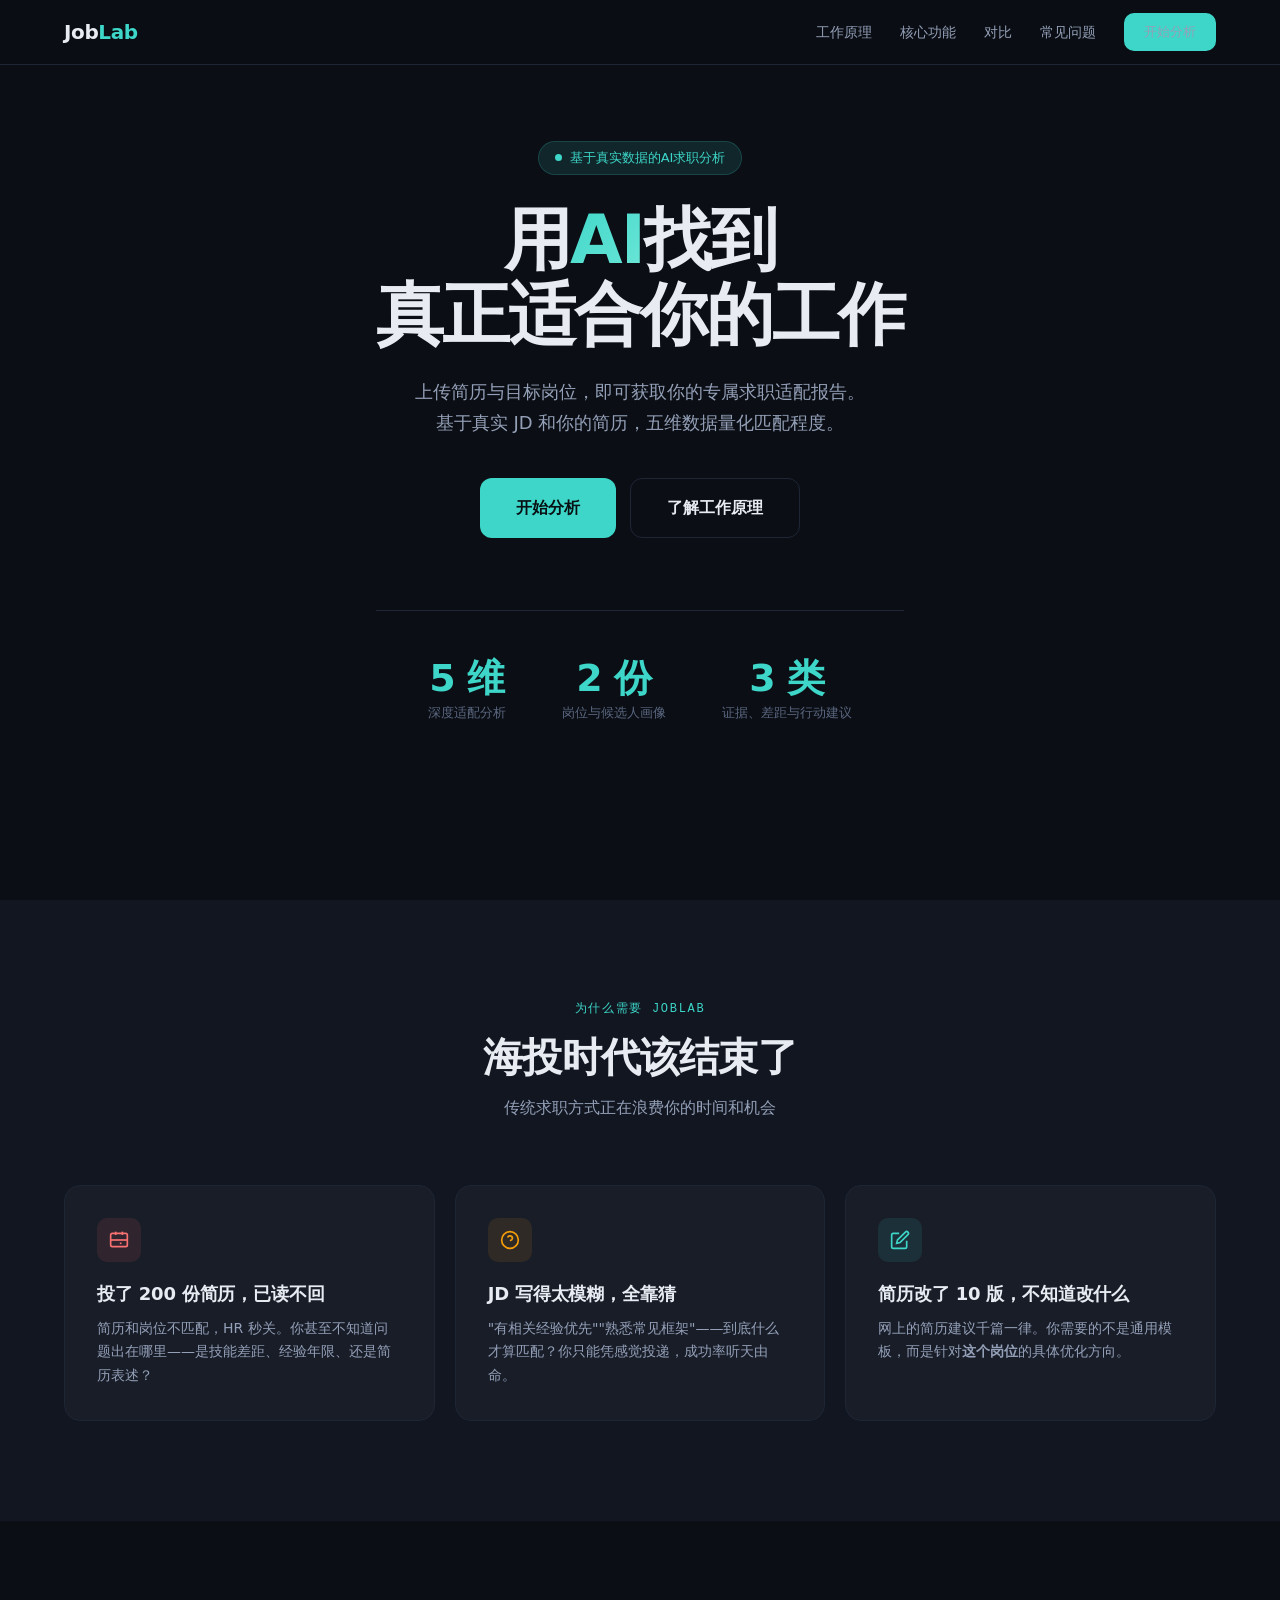
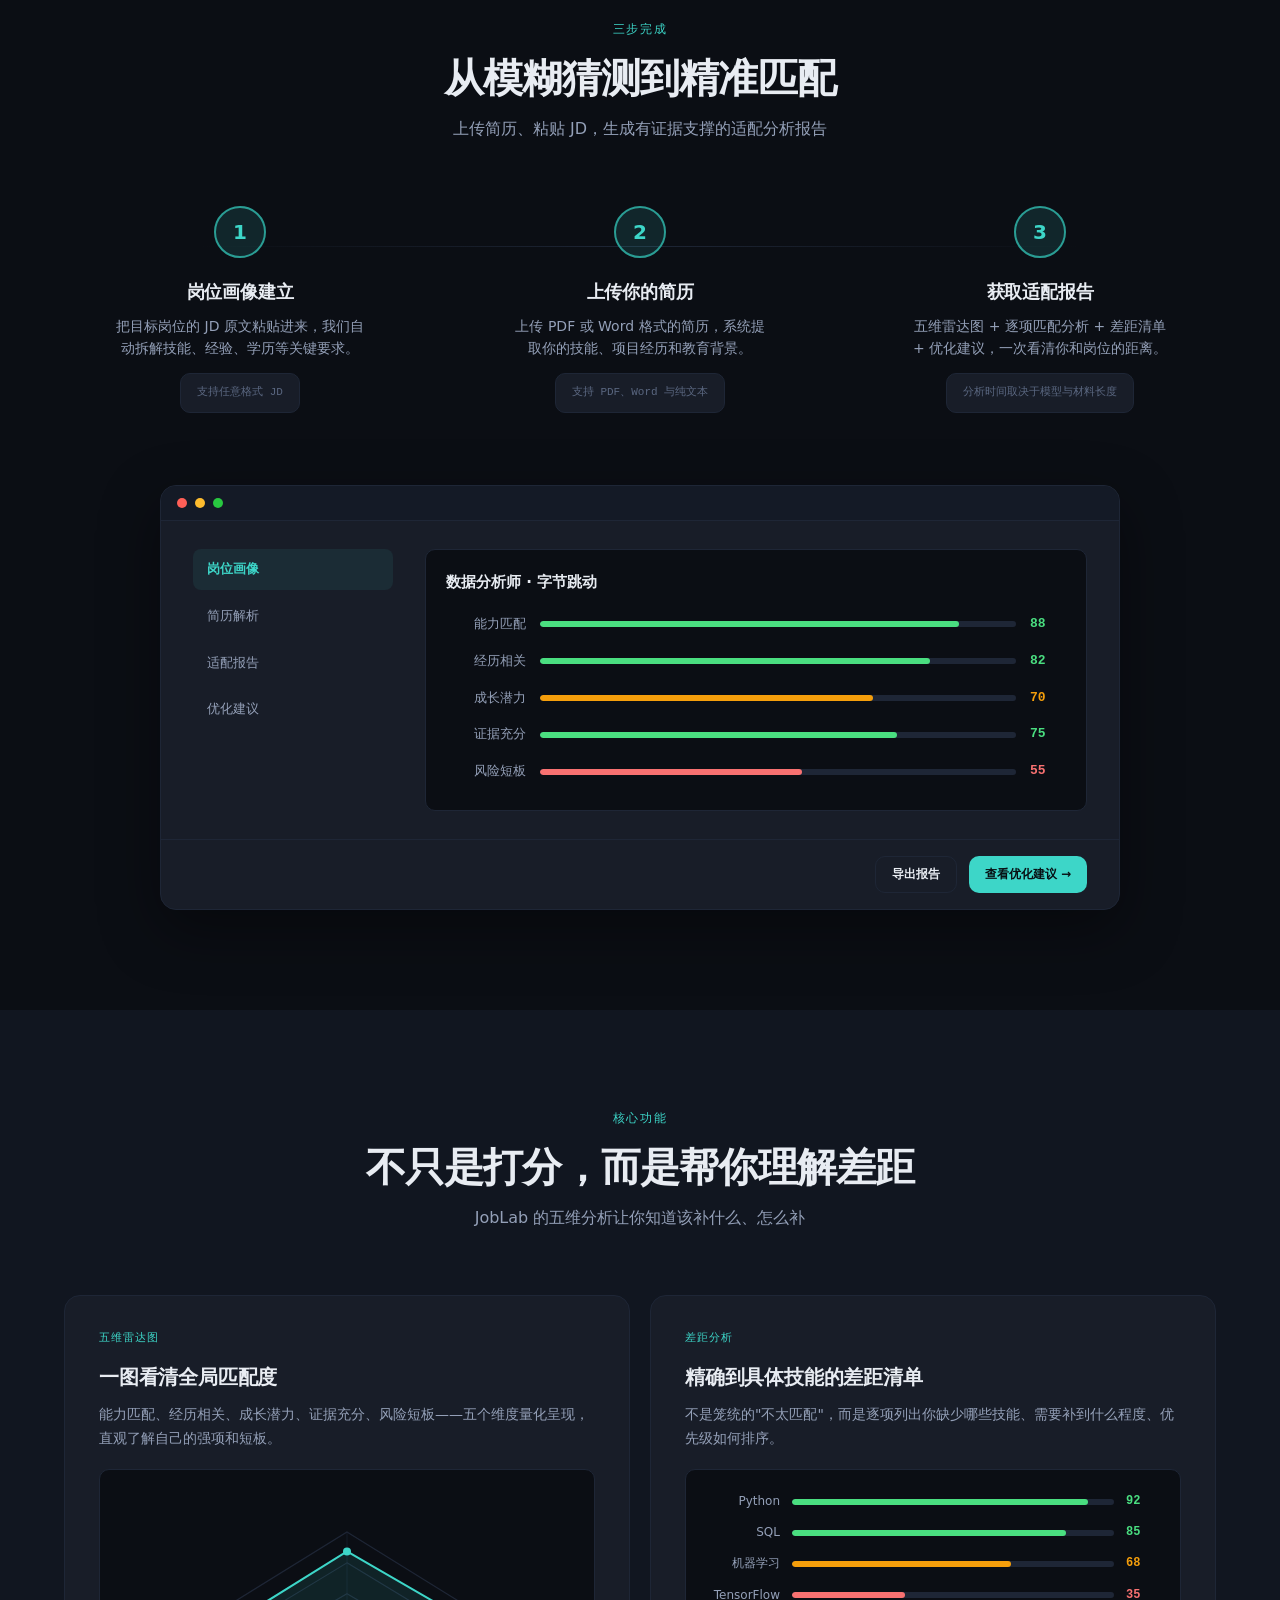
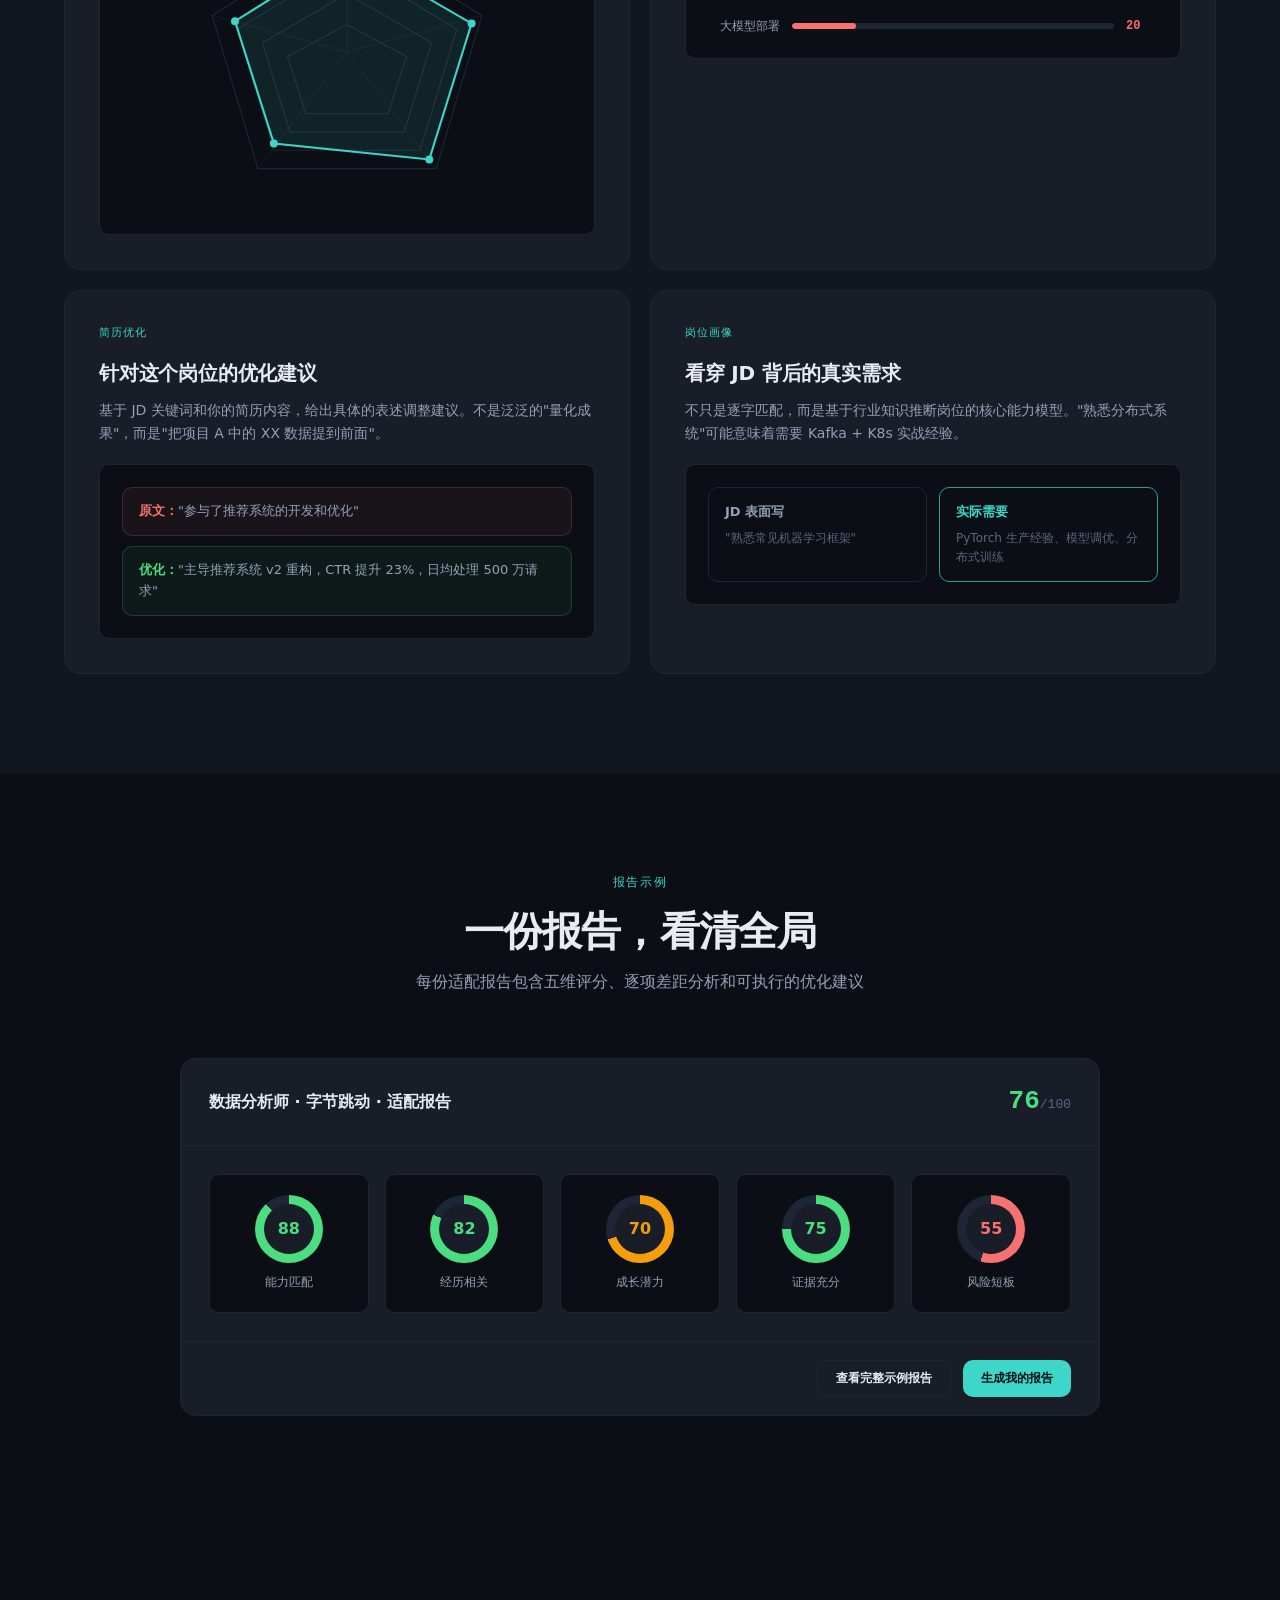
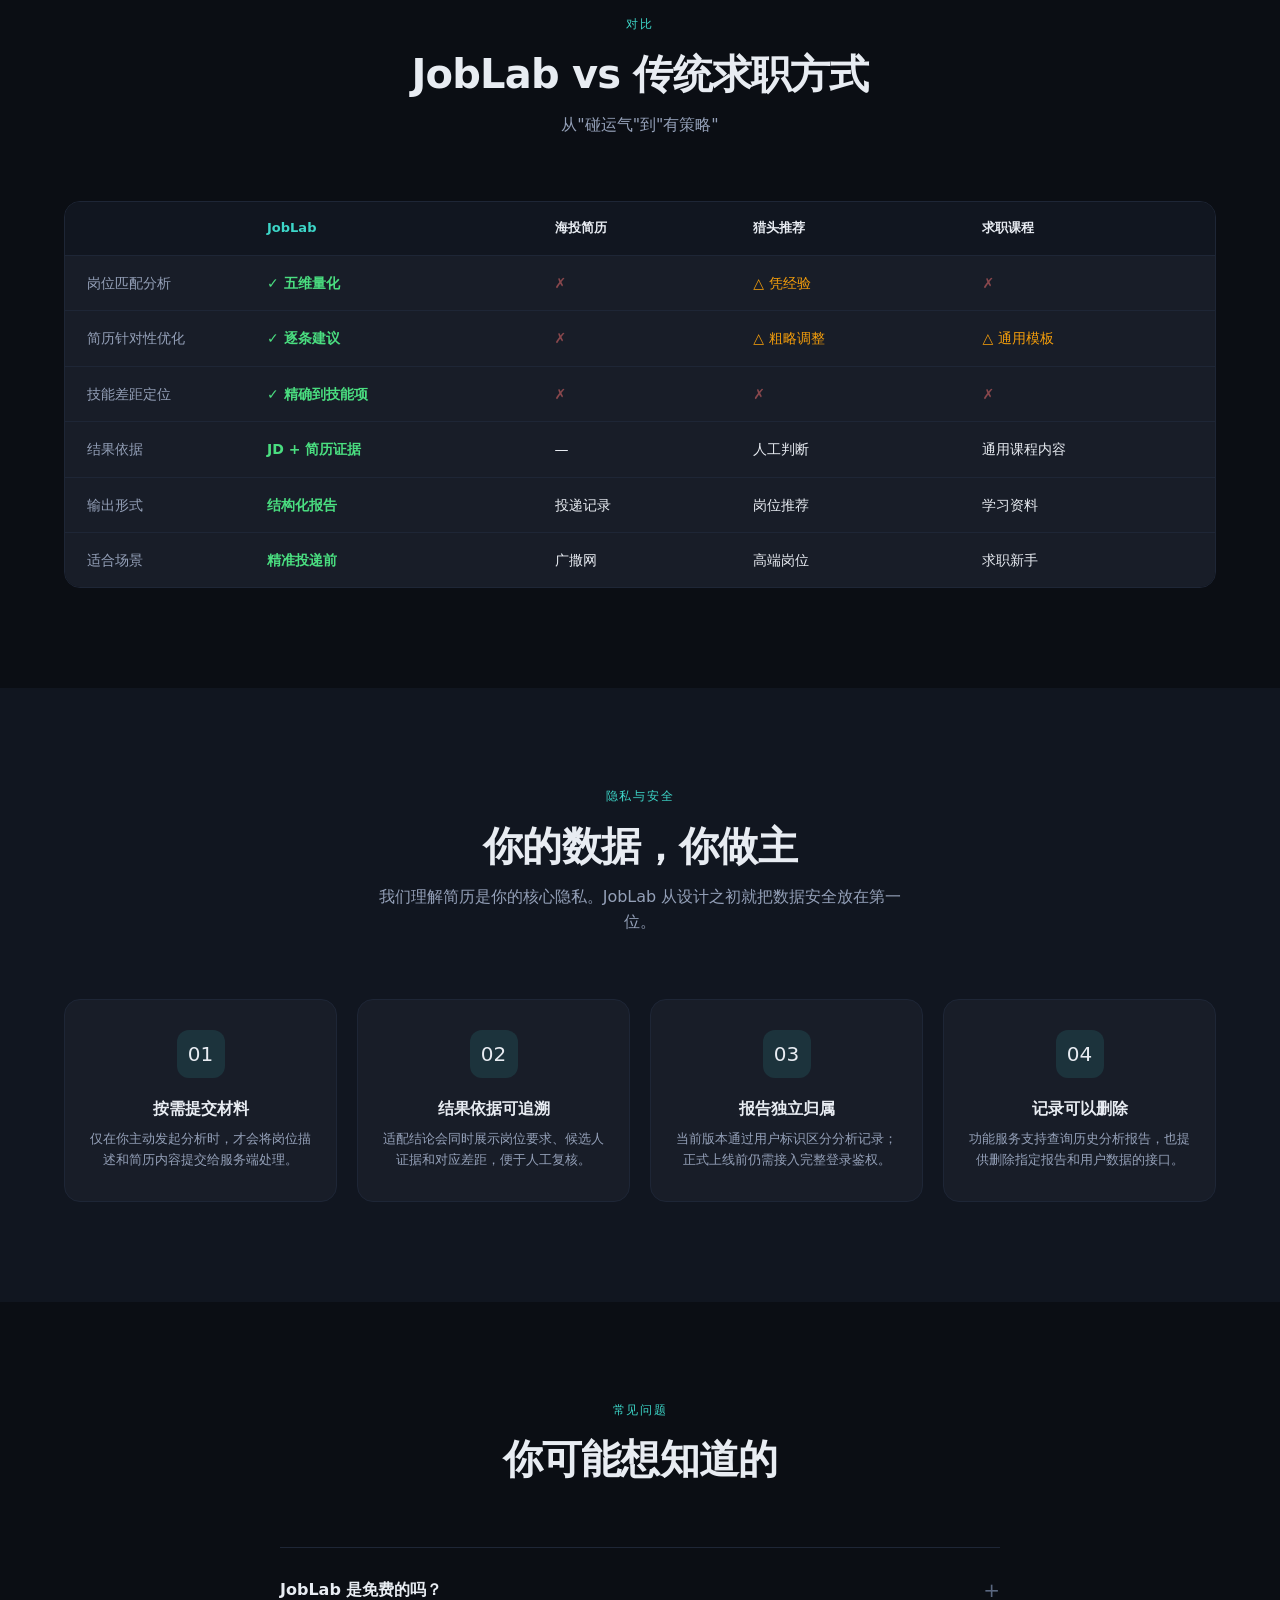
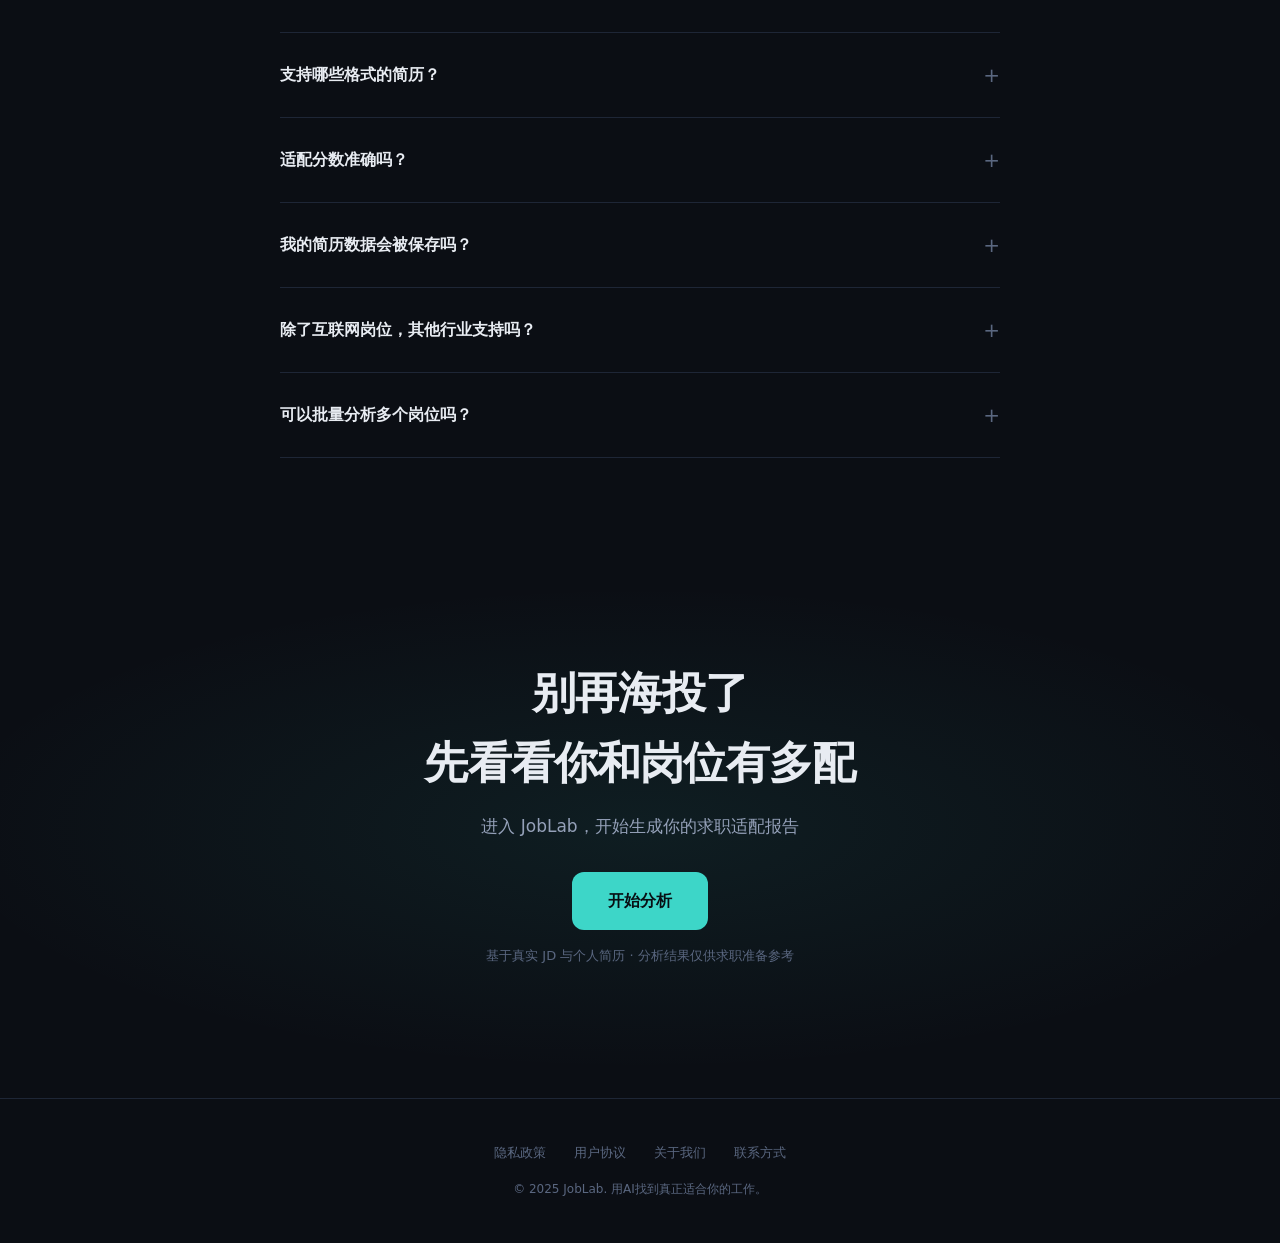
==== joblab-landing-page-v2.html @ e1b5da50 "feat: ship JobLab product MVP workbench v0.41" ====
<!doctype html>
<html lang="zh-CN">
<head>
<meta charset="utf-8" />
<meta name="viewport" content="width=device-width, initial-scale=1" />
<title>JobLab — 用AI找到真正适合你的工作</title>
<style>
  :root {
    --bg: #0b0e14;
    --bg-elevated: #111620;
    --surface: #181d28;
    --surface-hover: #1e2432;
    --fg: #e8ecf2;
    --fg-secondary: #94a0b8;
    --muted: #5a6780;
    --border: #1e2636;
    --accent: #3dd6c8;
    --accent-dim: #2a9d94;
    --accent-glow: rgba(61, 214, 200, 0.12);
    --success: #4ade80;
    --warning: #f59e0b;
    --danger: #f87171;
    --radius: 10px;
    --radius-lg: 16px;
    --font-display: 'SF Pro Display', -apple-system, BlinkMacSystemFont, 'Segoe UI', system-ui, sans-serif;
    --font-body: 'SF Pro Text', -apple-system, BlinkMacSystemFont, 'Segoe UI', system-ui, sans-serif;
    --font-mono: 'JetBrains Mono', 'SF Mono', ui-monospace, Menlo, monospace;
  }
  *, *::before, *::after { box-sizing: border-box; margin: 0; padding: 0; }
  html { scroll-behavior: smooth; -webkit-font-smoothing: antialiased; }
  body {
    font-family: var(--font-body);
    background: var(--bg);
    color: var(--fg);
    line-height: 1.6;
    overflow-x: hidden;
  }

  /* ── Scroll-reveal ── */
  .reveal {
    opacity: 0;
    transform: translateY(32px);
    transition: opacity 0.7s cubic-bezier(0.16, 1, 0.3, 1), transform 0.7s cubic-bezier(0.16, 1, 0.3, 1);
  }
  .reveal.visible { opacity: 1; transform: translateY(0); }
  .reveal--left { transform: translateX(-24px); }
  .reveal--left.visible { transform: translateX(0); }
  .reveal--right { transform: translateX(24px); }
  .reveal--right.visible { transform: translateX(0); }
  .reveal--scale { transform: scale(0.94); }
  .reveal--scale.visible { transform: scale(1); }

  @media (prefers-reduced-motion: reduce) {
    .reveal { opacity: 1; transform: none; transition: none; }
    * { animation-duration: 0.01ms !important; transition-duration: 0.01ms !important; }
  }

  /* ── Layout ── */
  .container { max-width: 1200px; margin: 0 auto; padding: 0 24px; }
  section { padding: 100px 0; position: relative; }

  /* ── Nav ── */
  .nav {
    position: fixed; top: 0; left: 0; right: 0; z-index: 100;
    background: rgba(11, 14, 20, 0.88);
    backdrop-filter: blur(16px); -webkit-backdrop-filter: blur(16px);
    border-bottom: 1px solid var(--border);
    transition: background 0.3s;
  }
  .nav__inner {
    max-width: 1200px; margin: 0 auto; padding: 0 24px;
    display: flex; align-items: center; justify-content: space-between; height: 64px;
  }
  .nav__logo {
    font-family: var(--font-display); font-weight: 700; font-size: 20px;
    color: var(--fg); letter-spacing: -0.02em; text-decoration: none;
  }
  .nav__logo span { color: var(--accent); }
  .nav__links { display: flex; gap: 28px; align-items: center; }
  .nav__links a {
    color: var(--fg-secondary); font-size: 14px; font-weight: 500; text-decoration: none;
    transition: color 0.2s;
  }
  .nav__links a:hover { color: var(--fg); }
  .nav__hamburger {
    display: none; width: 36px; height: 36px; background: none; border: none;
    cursor: pointer; flex-direction: column; gap: 6px; justify-content: center; align-items: center;
  }
  .nav__hamburger span {
    display: block; width: 20px; height: 2px; background: var(--fg); border-radius: 1px;
    transition: transform 0.2s, opacity 0.2s;
  }

  .btn {
    display: inline-flex; align-items: center; justify-content: center; gap: 8px;
    padding: 12px 26px; border-radius: 10px; font-size: 14px; font-weight: 600;
    cursor: pointer; border: none; transition: all 0.2s; font-family: var(--font-body);
    text-decoration: none; white-space: nowrap;
  }
  .btn--primary {
    background: var(--accent); color: #081014;
  }
  .btn--primary:hover { filter: brightness(1.12); transform: translateY(-1px); }
  .btn--ghost {
    background: transparent; color: var(--fg);
    border: 1px solid var(--border);
  }
  .btn--ghost:hover { border-color: var(--fg-secondary); }
  .btn--lg { padding: 16px 36px; font-size: 16px; border-radius: 12px; }

  /* ── Hero ── */
  .hero {
    min-height: 100vh; display: flex; align-items: center;
    padding-top: 64px; position: relative; overflow: hidden;
  }
  .hero__canvas-wrap {
    position: absolute; inset: 0; z-index: 0;
    pointer-events: none;
  }
  .hero__canvas-wrap canvas { width: 100%; height: 100%; display: block; }
  .hero__overlay {
    position: absolute; inset: 0; z-index: 1;
    background: radial-gradient(ellipse 50% 40% at 50% 35%, transparent 0%, var(--bg) 70%);
  }
  .hero__content { position: relative; z-index: 2; text-align: center; max-width: 780px; margin: 0 auto; }
  .hero__badge {
    display: inline-flex; align-items: center; gap: 8px;
    padding: 6px 16px; border-radius: 999px;
    background: var(--accent-glow); border: 1px solid rgba(61, 214, 200, 0.18);
    font-size: 13px; font-weight: 500; color: var(--accent); margin-bottom: 28px;
  }
  .hero__badge::before { content: ''; width: 7px; height: 7px; border-radius: 50%; background: var(--accent); animation: pulse-dot 2s infinite; }
  @keyframes pulse-dot {
    0%, 100% { box-shadow: 0 0 0 0 rgba(61, 214, 200, 0.5); }
    50% { box-shadow: 0 0 0 10px rgba(61, 214, 200, 0); }
  }
  .hero h1 {
    font-family: var(--font-display); font-size: clamp(38px, 5.8vw, 68px);
    font-weight: 700; line-height: 1.1; letter-spacing: -0.03em; margin-bottom: 24px;
  }
  .hero h1 .highlight {
    background: linear-gradient(135deg, var(--accent) 0%, #6ee7d8 100%);
    -webkit-background-clip: text; -webkit-text-fill-color: transparent;
    background-clip: text;
  }
  .hero__sub {
    font-size: clamp(16px, 2vw, 18px); color: var(--fg-secondary);
    max-width: 540px; margin: 0 auto 40px; line-height: 1.7;
  }
  .hero__actions { display: flex; gap: 14px; justify-content: center; flex-wrap: wrap; }
  .hero__stats {
    display: flex; gap: 56px; justify-content: center; margin-top: 72px;
    padding-top: 48px; border-top: 1px solid var(--border);
  }
  .hero__stat { text-align: center; }
  .hero__stat-value {
    font-family: var(--font-display); font-size: 38px; font-weight: 700;
    color: var(--accent); letter-spacing: -0.02em; line-height: 1;
  }
  .hero__stat-label { font-size: 13px; color: var(--muted); margin-top: 6px; }

  /* ── Pain Points ── */
  .painpoints { background: var(--bg-elevated); }
  .section-label {
    font-family: var(--font-mono); font-size: 12px; font-weight: 500;
    color: var(--accent); letter-spacing: 0.14em; text-transform: uppercase;
    margin-bottom: 14px;
  }
  .section-title {
    font-family: var(--font-display); font-size: clamp(28px, 3.5vw, 40px);
    font-weight: 700; letter-spacing: -0.02em; line-height: 1.2; margin-bottom: 14px;
  }
  .section-desc { font-size: 16px; color: var(--fg-secondary); max-width: 540px; }
  .section-header--center { text-align: center; margin-bottom: 64px; }
  .section-header--center .section-desc { margin: 0 auto; }
  .pain-grid {
    display: grid; grid-template-columns: repeat(auto-fit, minmax(290px, 1fr)); gap: 20px;
  }
  .pain-card {
    background: var(--surface); border: 1px solid var(--border);
    border-radius: var(--radius-lg); padding: 32px;
    transition: border-color 0.25s, transform 0.25s, box-shadow 0.25s;
  }
  .pain-card:hover {
    border-color: var(--accent-dim);
    transform: translateY(-2px);
    box-shadow: 0 8px 32px rgba(0,0,0,0.25);
  }
  .pain-card__icon {
    width: 44px; height: 44px; border-radius: 10px; display: grid; place-items: center;
    font-size: 18px; margin-bottom: 18px;
  }
  .pain-card__icon--red { background: rgba(248, 113, 113, 0.1); color: var(--danger); }
  .pain-card__icon--yellow { background: rgba(245, 158, 11, 0.1); color: var(--warning); }
  .pain-card__icon--blue { background: rgba(61, 214, 200, 0.1); color: var(--accent); }
  .pain-card h3 {
    font-family: var(--font-display); font-size: 18px; font-weight: 600;
    margin-bottom: 8px; letter-spacing: -0.01em;
  }
  .pain-card p { font-size: 14px; color: var(--fg-secondary); line-height: 1.7; }

  /* ── How it works ── */
  .how__steps {
    display: grid; grid-template-columns: repeat(3, 1fr); gap: 48px;
    position: relative;
  }
  .how__steps::before {
    content: ''; position: absolute; top: 40px; left: 12%; right: 12%;
    height: 1px; background: linear-gradient(90deg, transparent, var(--border), transparent);
  }
  .how-step { text-align: center; position: relative; }
  .how-step__number {
    width: 52px; height: 52px; border-radius: 50%;
    background: var(--accent-glow); border: 2px solid var(--accent-dim);
    display: grid; place-items: center;
    font-family: var(--font-display); font-size: 20px; font-weight: 700;
    color: var(--accent); margin: 0 auto 20px; position: relative; z-index: 1;
  }
  .how-step h3 {
    font-family: var(--font-display); font-size: 18px; font-weight: 600;
    margin-bottom: 8px; letter-spacing: -0.01em;
  }
  .how-step p { font-size: 14px; color: var(--fg-secondary); max-width: 260px; margin: 0 auto; }
  .how-step__sub {
    margin-top: 14px; padding: 10px 16px; border-radius: var(--radius);
    background: var(--surface); border: 1px solid var(--border);
    font-family: var(--font-mono); font-size: 11px; color: var(--muted); display: inline-block;
  }

  /* ── Product UI mock ── */
  .product-preview {
    margin-top: 72px; max-width: 960px; margin-left: auto; margin-right: auto;
  }
  .product-frame {
    background: var(--surface); border: 1px solid var(--border);
    border-radius: var(--radius-lg); overflow: hidden;
    box-shadow: 0 20px 60px rgba(0,0,0,0.4);
  }
  .product-frame__toolbar {
    padding: 12px 16px; background: #141a26; border-bottom: 1px solid var(--border);
    display: flex; gap: 8px;
  }
  .product-frame__dot { width: 10px; height: 10px; border-radius: 50%; }
  .product-frame__dot--red { background: #ff5f57; }
  .product-frame__dot--yellow { background: #febc2e; }
  .product-frame__dot--green { background: #28c840; }
  .product-frame__body { padding: 28px 32px; display: flex; gap: 32px; }
  .product-frame__sidebar {
    width: 200px; flex-shrink: 0; display: flex; flex-direction: column; gap: 6px;
  }
  .product-frame__sidebar-item {
    padding: 10px 14px; border-radius: 8px; font-size: 13px; color: var(--fg-secondary);
    cursor: default; transition: all 0.2s;
  }
  .product-frame__sidebar-item.active { background: rgba(61, 214, 200, 0.08); color: var(--accent); font-weight: 600; }
  .product-frame__main { flex: 1; display: flex; flex-direction: column; gap: 20px; }
  .product-frame__card {
    background: var(--bg); border: 1px solid var(--border); border-radius: var(--radius);
    padding: 20px;
  }
  .product-frame__card-title { font-size: 15px; font-weight: 600; margin-bottom: 12px; }
  .product-frame__meter {
    display: flex; align-items: center; gap: 14px; padding: 8px 0;
  }
  .product-frame__meter-label { font-size: 13px; color: var(--fg-secondary); width: 80px; text-align: right; flex-shrink: 0; }
  .product-frame__meter-track { flex: 1; height: 6px; background: var(--border); border-radius: 3px; overflow: hidden; }
  .product-frame__meter-fill { height: 100%; border-radius: 3px; }
  .product-frame__meter-val { font-family: var(--font-mono); font-size: 13px; font-weight: 600; width: 36px; }
  .product-frame__footer {
    padding: 16px 32px; border-top: 1px solid var(--border);
    display: flex; justify-content: flex-end; gap: 12px;
  }

  /* ── Features ── */
  .features { background: var(--bg-elevated); }
  .feature-grid { display: flex; flex-direction: column; gap: 20px; }
  .feature-row { display: grid; grid-template-columns: 1fr 1fr; gap: 20px; }
  .feature-card {
    background: var(--surface); border: 1px solid var(--border);
    border-radius: var(--radius-lg); padding: 34px;
    transition: border-color 0.25s, transform 0.25s;
  }
  .feature-card:hover { border-color: var(--accent-dim); }
  .feature-card__tag {
    font-family: var(--font-mono); font-size: 11px; font-weight: 500;
    color: var(--accent); letter-spacing: 0.1em; text-transform: uppercase; margin-bottom: 14px;
  }
  .feature-card h3 {
    font-family: var(--font-display); font-size: 20px; font-weight: 600;
    margin-bottom: 10px; letter-spacing: -0.01em;
  }
  .feature-card > p { font-size: 14px; color: var(--fg-secondary); line-height: 1.7; margin-bottom: 18px; }
  .feature-card__visual {
    background: var(--bg); border: 1px solid var(--border);
    border-radius: var(--radius); padding: 22px;
  }
  .score-bars { display: flex; flex-direction: column; gap: 12px; }
  .score-bar { display: flex; align-items: center; gap: 12px; }
  .score-bar__label { font-size: 12px; color: var(--fg-secondary); min-width: 72px; text-align: right; }
  .score-bar__track { flex: 1; height: 6px; background: var(--border); border-radius: 3px; overflow: hidden; }
  .score-bar__fill { height: 100%; border-radius: 3px; }
  .score-bar__value { font-family: var(--font-mono); font-size: 12px; font-weight: 600; min-width: 32px; }
  .compare-mini { display: grid; grid-template-columns: 1fr 1fr; gap: 12px; }
  .compare-mini__item {
    padding: 14px 16px; border-radius: var(--radius); border: 1px solid var(--border);
    background: var(--bg);
  }
  .compare-mini__item h4 { font-size: 13px; font-weight: 600; margin-bottom: 6px; }
  .compare-mini__item p { font-size: 12px; color: var(--muted); }

  /* ── Report Preview ── */
  .report-mockup {
    background: var(--surface); border: 1px solid var(--border);
    border-radius: var(--radius-lg); overflow: hidden; max-width: 920px; margin: 0 auto;
  }
  .report-mockup__header {
    padding: 22px 28px; border-bottom: 1px solid var(--border);
    display: flex; justify-content: space-between; align-items: center;
  }
  .report-mockup__title { font-family: var(--font-display); font-size: 16px; font-weight: 600; }
  .report-mockup__score {
    font-family: var(--font-mono); font-size: 26px; font-weight: 700; color: var(--success);
  }
  .report-mockup__body { padding: 28px; }
  .report-dimensions { display: grid; grid-template-columns: repeat(5, 1fr); gap: 16px; }
  .report-dim {
    text-align: center; padding: 20px 10px; background: var(--bg);
    border-radius: var(--radius); border: 1px solid var(--border);
  }
  .report-dim__ring {
    width: 68px; height: 68px; margin: 0 auto 10px;
    border-radius: 50%; display: grid; place-items: center;
    font-family: var(--font-display); font-size: 18px; font-weight: 700;
  }
  .report-dim__label { font-size: 12px; color: var(--fg-secondary); font-weight: 500; }
  .report-mockup__footer {
    padding: 18px 28px; border-top: 1px solid var(--border);
    display: flex; gap: 12px; justify-content: flex-end;
  }

  /* ── Comparison ── */
  .comp-table-wrap { overflow-x: auto; border-radius: var(--radius-lg); border: 1px solid var(--border); }
  .comp-table { width: 100%; border-collapse: collapse; background: var(--surface); }
  .comp-table th, .comp-table td { padding: 16px 22px; text-align: left; font-size: 14px; border-bottom: 1px solid var(--border); }
  .comp-table thead th { background: var(--bg-elevated); font-weight: 600; font-family: var(--font-display); font-size: 13px; }
  .comp-table thead th:first-child { width: 180px; }
  .comp-table thead th.hl { color: var(--accent); }
  .comp-table tbody td:first-child { font-weight: 500; color: var(--fg-secondary); }
  .comp-table tbody tr:last-child td { border-bottom: none; }
  .comp-table .check { color: var(--success); font-weight: 600; }
  .comp-table .cross { color: var(--danger); opacity: 0.5; }
  .comp-table .partial { color: var(--warning); }

  /* ── Trust ── */
  .trust { background: var(--bg-elevated); }
  .trust-grid { display: grid; grid-template-columns: repeat(auto-fit, minmax(230px, 1fr)); gap: 20px; margin-top: 52px; }
  .trust-card {
    text-align: center; padding: 30px 22px;
    background: var(--surface); border: 1px solid var(--border); border-radius: var(--radius-lg);
  }
  .trust-card__icon {
    width: 48px; height: 48px; margin: 0 auto 18px; border-radius: 12px;
    display: grid; place-items: center; font-size: 20px; background: var(--accent-glow);
  }
  .trust-card h3 { font-family: var(--font-display); font-size: 16px; font-weight: 600; margin-bottom: 8px; }
  .trust-card p { font-size: 13px; color: var(--fg-secondary); line-height: 1.6; }

  /* ── FAQ ── */
  .faq-list { max-width: 720px; margin: 0 auto; }
  .faq-item { border-bottom: 1px solid var(--border); padding: 26px 0; }
  .faq-item:first-child { border-top: 1px solid var(--border); }
  .faq-item summary {
    font-family: var(--font-display); font-size: 16px; font-weight: 600;
    cursor: pointer; list-style: none; display: flex;
    justify-content: space-between; align-items: center; transition: color 0.2s;
  }
  .faq-item summary::-webkit-details-marker { display: none; }
  .faq-item summary::after { content: '+'; font-size: 20px; font-weight: 300; color: var(--muted); transition: transform 0.25s; }
  .faq-item[open] summary::after { content: '−'; }
  .faq-item summary:hover { color: var(--accent); }
  .faq-item p { margin-top: 14px; font-size: 14px; color: var(--fg-secondary); line-height: 1.7; max-width: 600px; }

  /* ── CTA ── */
  .cta { text-align: center; position: relative; overflow: hidden; }
  .cta::before {
    content: ''; position: absolute; inset: 0;
    background: radial-gradient(ellipse 55% 45% at 50% 50%, rgba(61, 214, 200, 0.08), transparent);
  }
  .cta__content { position: relative; z-index: 1; }
  .cta h2 { font-family: var(--font-display); font-size: clamp(28px, 4vw, 44px); font-weight: 700; letter-spacing: -0.02em; margin-bottom: 14px; }
  .cta p { font-size: 17px; color: var(--fg-secondary); margin-bottom: 32px; }
  .cta__invite {
    display: flex; gap: 12px; max-width: 420px; margin: 0 auto;
  }
  .cta__invite input {
    flex: 1; padding: 14px 18px; border-radius: 10px;
    background: var(--surface); border: 1px solid var(--border);
    color: var(--fg); font-size: 15px; font-family: var(--font-body);
    outline: none; transition: border-color 0.2s;
  }
  .cta__invite input:focus { border-color: var(--accent); }
  .cta__invite input::placeholder { color: var(--muted); font-family: var(--font-mono); font-size: 13px; letter-spacing: 0.05em; }

  /* ── Footer ── */
  .footer { padding: 44px 0; border-top: 1px solid var(--border); text-align: center; }
  .footer__links { display: flex; gap: 28px; justify-content: center; margin-bottom: 16px; flex-wrap: wrap; }
  .footer__links a { color: var(--muted); font-size: 13px; text-decoration: none; transition: color 0.2s; }
  .footer__links a:hover { color: var(--fg); }
  .footer__copy { font-size: 12px; color: var(--muted); }

  /* ── Responsive ── */
  @media (max-width: 768px) {
    section { padding: 64px 0; }
    .nav__links { display: none; }
    .nav__hamburger { display: flex; }
    .hero__stats { flex-direction: column; gap: 28px; }
    .how__steps { grid-template-columns: 1fr; gap: 36px; }
    .how__steps::before { display: none; }
    .feature-row { grid-template-columns: 1fr; }
    .product-frame__body { flex-direction: column; padding: 20px; }
    .product-frame__sidebar { width: 100%; flex-direction: row; overflow-x: auto; gap: 4px; }
    .product-frame__sidebar-item { white-space: nowrap; }
    .report-dimensions { grid-template-columns: repeat(2, 1fr); }
    .report-dim:nth-child(5) { grid-column: 1 / -1; justify-self: center; width: 50%; }
    .comp-table th, .comp-table td { padding: 12px 14px; font-size: 13px; }
    .cta__invite { flex-direction: column; }
    .compare-mini { grid-template-columns: 1fr; }
    .hero h1 { font-size: clamp(30px, 8vw, 44px); }
  }
  @media (max-width: 480px) {
    .pain-grid { grid-template-columns: 1fr; }
    .trust-grid { grid-template-columns: 1fr 1fr; }
  }
</style>
</head>
<body>

<!-- Nav -->
<nav class="nav">
  <div class="nav__inner">
    <a href="#" class="nav__logo">Job<span>Lab</span></a>
    <div class="nav__links">
      <a href="#how">工作原理</a>
      <a href="#features">核心功能</a>
      <a href="#comparison">对比</a>
      <a href="#faq">常见问题</a>
      <a href="/app" class="btn btn--primary" style="padding:9px 20px;font-size:13px;">开始分析</a>
    </div>
    <button class="nav__hamburger" aria-label="菜单" id="hamburger">
      <span></span><span></span><span></span>
    </button>
  </div>
</nav>

<!-- Hero -->
<section class="hero">
  <div class="hero__canvas-wrap"><canvas id="hero-canvas"></canvas></div>
  <div class="hero__overlay"></div>
  <div class="container hero__content reveal">
    <div class="hero__badge">基于真实数据的AI求职分析</div>
    <h1>用<span class="highlight">AI</span>找到<br>真正适合你的工作</h1>
    <p class="hero__sub">
      上传简历与目标岗位，即可获取你的专属求职适配报告。<br>
      基于真实 JD 和你的简历，五维数据量化匹配程度。
    </p>
    <div class="hero__actions">
      <a href="/app" class="btn btn--primary btn--lg">开始分析</a>
      <a href="#how" class="btn btn--ghost btn--lg">了解工作原理</a>
    </div>
    <div class="hero__stats reveal">
      <div class="hero__stat">
        <div class="hero__stat-value"><span class="count-up" data-target="5">0</span> 维</div>
        <div class="hero__stat-label">深度适配分析</div>
      </div>
      <div class="hero__stat">
        <div class="hero__stat-value"><span class="count-up" data-target="2">0</span> 份</div>
        <div class="hero__stat-label">岗位与候选人画像</div>
      </div>
      <div class="hero__stat">
        <div class="hero__stat-value"><span class="count-up" data-target="3">0</span> 类</div>
        <div class="hero__stat-label">证据、差距与行动建议</div>
      </div>
    </div>
  </div>
</section>

<!-- Pain Points -->
<section class="painpoints" id="painpoints">
  <div class="container">
    <div class="section-header--center reveal">
      <div class="section-label">为什么需要 JobLab</div>
      <h2 class="section-title">海投时代该结束了</h2>
      <p class="section-desc">传统求职方式正在浪费你的时间和机会</p>
    </div>
    <div class="pain-grid">
      <div class="pain-card reveal reveal--left">
        <div class="pain-card__icon pain-card__icon--red">
          <svg width="20" height="20" viewBox="0 0 24 24" fill="none" stroke="currentColor" stroke-width="2"><rect x="2" y="4" width="20" height="16" rx="2"/><line x1="8" y1="2" x2="8" y2="6"/><line x1="16" y1="2" x2="16" y2="6"/><path d="M22 12H2"/><path d="M7 16h.01"/><path d="M13 16h2"/></svg>
        </div>
        <h3>投了 200 份简历，已读不回</h3>
        <p>简历和岗位不匹配，HR 秒关。你甚至不知道问题出在哪里——是技能差距、经验年限、还是简历表述？</p>
      </div>
      <div class="pain-card reveal" style="transition-delay:0.1s;">
        <div class="pain-card__icon pain-card__icon--yellow">
          <svg width="20" height="20" viewBox="0 0 24 24" fill="none" stroke="currentColor" stroke-width="2"><circle cx="12" cy="12" r="10"/><path d="M9.09 9a3 3 0 0 1 5.83 1c0 2-3 3-3 3"/><line x1="12" y1="17" x2="12.01" y2="17"/></svg>
        </div>
        <h3>JD 写得太模糊，全靠猜</h3>
        <p>"有相关经验优先""熟悉常见框架"——到底什么才算匹配？你只能凭感觉投递，成功率听天由命。</p>
      </div>
      <div class="pain-card reveal reveal--right" style="transition-delay:0.2s;">
        <div class="pain-card__icon pain-card__icon--blue">
          <svg width="20" height="20" viewBox="0 0 24 24" fill="none" stroke="currentColor" stroke-width="2"><path d="M11 4H4a2 2 0 0 0-2 2v14a2 2 0 0 0 2 2h14a2 2 0 0 0 2-2v-7"/><path d="M18.5 2.5a2.121 2.121 0 0 1 3 3L12 15l-4 1 1-4 9.5-9.5z"/></svg>
        </div>
        <h3>简历改了 10 版，不知道改什么</h3>
        <p>网上的简历建议千篇一律。你需要的不是通用模板，而是针对<strong>这个岗位</strong>的具体优化方向。</p>
      </div>
    </div>
  </div>
</section>

<!-- How it works + Product preview -->
<section class="how" id="how">
  <div class="container">
    <div class="section-header--center reveal">
      <div class="section-label">三步完成</div>
      <h2 class="section-title">从模糊猜测到精准匹配</h2>
      <p class="section-desc">上传简历、粘贴 JD，生成有证据支撑的适配分析报告</p>
    </div>
    <div class="how__steps">
      <div class="how-step reveal reveal--left">
        <div class="how-step__number">1</div>
        <h3>岗位画像建立</h3>
        <p>把目标岗位的 JD 原文粘贴进来，我们自动拆解技能、经验、学历等关键要求。</p>
        <div class="how-step__sub">支持任意格式 JD</div>
      </div>
      <div class="how-step reveal reveal--scale">
        <div class="how-step__number">2</div>
        <h3>上传你的简历</h3>
        <p>上传 PDF 或 Word 格式的简历，系统提取你的技能、项目经历和教育背景。</p>
        <div class="how-step__sub">支持 PDF、Word 与纯文本</div>
      </div>
      <div class="how-step reveal reveal--right">
        <div class="how-step__number">3</div>
        <h3>获取适配报告</h3>
        <p>五维雷达图 + 逐项匹配分析 + 差距清单 + 优化建议，一次看清你和岗位的距离。</p>
        <div class="how-step__sub">分析时间取决于模型与材料长度</div>
      </div>
    </div>

    <!-- Product UI mock -->
    <div class="product-preview reveal reveal--scale">
      <div class="product-frame">
        <div class="product-frame__toolbar">
          <div class="product-frame__dot product-frame__dot--red"></div>
          <div class="product-frame__dot product-frame__dot--yellow"></div>
          <div class="product-frame__dot product-frame__dot--green"></div>
        </div>
        <div class="product-frame__body">
          <div class="product-frame__sidebar">
            <div class="product-frame__sidebar-item active">岗位画像</div>
            <div class="product-frame__sidebar-item">简历解析</div>
            <div class="product-frame__sidebar-item">适配报告</div>
            <div class="product-frame__sidebar-item">优化建议</div>
          </div>
          <div class="product-frame__main">
            <div class="product-frame__card">
              <div class="product-frame__card-title">数据分析师 · 字节跳动</div>
              <div class="product-frame__meter">
                <span class="product-frame__meter-label">能力匹配</span>
                <div class="product-frame__meter-track"><div class="product-frame__meter-fill" style="width:88%;background:var(--success)"></div></div>
                <span class="product-frame__meter-val" style="color:var(--success)">88</span>
              </div>
              <div class="product-frame__meter">
                <span class="product-frame__meter-label">经历相关</span>
                <div class="product-frame__meter-track"><div class="product-frame__meter-fill" style="width:82%;background:var(--success)"></div></div>
                <span class="product-frame__meter-val" style="color:var(--success)">82</span>
              </div>
              <div class="product-frame__meter">
                <span class="product-frame__meter-label">成长潜力</span>
                <div class="product-frame__meter-track"><div class="product-frame__meter-fill" style="width:70%;background:var(--warning)"></div></div>
                <span class="product-frame__meter-val" style="color:var(--warning)">70</span>
              </div>
              <div class="product-frame__meter">
                <span class="product-frame__meter-label">证据充分</span>
                <div class="product-frame__meter-track"><div class="product-frame__meter-fill" style="width:75%;background:var(--success)"></div></div>
                <span class="product-frame__meter-val" style="color:var(--success)">75</span>
              </div>
              <div class="product-frame__meter">
                <span class="product-frame__meter-label">风险短板</span>
                <div class="product-frame__meter-track"><div class="product-frame__meter-fill" style="width:55%;background:var(--danger)"></div></div>
                <span class="product-frame__meter-val" style="color:var(--danger)">55</span>
              </div>
            </div>
          </div>
        </div>
        <div class="product-frame__footer">
          <span class="btn btn--ghost" style="font-size:12px;padding:8px 16px;">导出报告</span>
          <span class="btn btn--primary" style="font-size:12px;padding:8px 16px;">查看优化建议 →</span>
        </div>
      </div>
    </div>
  </div>
</section>

<!-- Features -->
<section class="features" id="features">
  <div class="container">
    <div class="section-header--center reveal">
      <div class="section-label">核心功能</div>
      <h2 class="section-title">不只是打分，而是帮你理解差距</h2>
      <p class="section-desc">JobLab 的五维分析让你知道该补什么、怎么补</p>
    </div>
    <div class="feature-grid">
      <div class="feature-row">
        <div class="feature-card reveal reveal--left">
          <div class="feature-card__tag">五维雷达图</div>
          <h3>一图看清全局匹配度</h3>
          <p>能力匹配、经历相关、成长潜力、证据充分、风险短板——五个维度量化呈现，直观了解自己的强项和短板。</p>
          <div class="feature-card__visual">
            <svg viewBox="0 0 280 280" style="width:100%;max-width:320px;margin:0 auto;display:block;" xmlns="http://www.w3.org/2000/svg">
              <polygon points="140,35 258,108 218,242 62,242 22,108" stroke="var(--border)" stroke-width="1" fill="none"/>
              <polygon points="140,62 236,120 204,226 76,226 44,120" stroke="var(--border)" stroke-width="1" fill="none"/>
              <polygon points="140,89 214,132 190,210 90,210 66,132" stroke="var(--border)" stroke-width="1" fill="none"/>
              <polygon points="140,116 192,144 176,194 104,194 88,144" stroke="var(--border)" stroke-width="1" fill="none"/>
              <line x1="140" y1="35" x2="140" y2="140" stroke="var(--border)" stroke-width="0.5"/>
              <line x1="258" y1="108" x2="140" y2="140" stroke="var(--border)" stroke-width="0.5"/>
              <line x1="218" y1="242" x2="140" y2="140" stroke="var(--border)" stroke-width="0.5"/>
              <line x1="62" y1="242" x2="140" y2="140" stroke="var(--border)" stroke-width="0.5"/>
              <line x1="22" y1="108" x2="140" y2="140" stroke="var(--border)" stroke-width="0.5"/>
              <polygon points="140,52 249,115 212,234 76,220 42,113" fill="rgba(61,214,200,0.1)" stroke="var(--accent)" stroke-width="1.8"/>
              <circle cx="140" cy="52" r="3.5" fill="var(--accent)"/>
              <circle cx="249" cy="115" r="3.5" fill="var(--accent)"/>
              <circle cx="212" cy="234" r="3.5" fill="var(--accent)"/>
              <circle cx="76" cy="220" r="3.5" fill="var(--accent)"/>
              <circle cx="42" cy="113" r="3.5" fill="var(--accent)"/>
            </svg>
          </div>
        </div>
        <div class="feature-card reveal reveal--right">
          <div class="feature-card__tag">差距分析</div>
          <h3>精确到具体技能的差距清单</h3>
          <p>不是笼统的"不太匹配"，而是逐项列出你缺少哪些技能、需要补到什么程度、优先级如何排序。</p>
          <div class="feature-card__visual">
            <div class="score-bars">
              <div class="score-bar"><span class="score-bar__label">Python</span><div class="score-bar__track"><div class="score-bar__fill" style="width:92%;background:var(--success)"></div></div><span class="score-bar__value" style="color:var(--success)">92</span></div>
              <div class="score-bar"><span class="score-bar__label">SQL</span><div class="score-bar__track"><div class="score-bar__fill" style="width:85%;background:var(--success)"></div></div><span class="score-bar__value" style="color:var(--success)">85</span></div>
              <div class="score-bar"><span class="score-bar__label">机器学习</span><div class="score-bar__track"><div class="score-bar__fill" style="width:68%;background:var(--warning)"></div></div><span class="score-bar__value" style="color:var(--warning)">68</span></div>
              <div class="score-bar"><span class="score-bar__label">TensorFlow</span><div class="score-bar__track"><div class="score-bar__fill" style="width:35%;background:var(--danger)"></div></div><span class="score-bar__value" style="color:var(--danger)">35</span></div>
              <div class="score-bar"><span class="score-bar__label">大模型部署</span><div class="score-bar__track"><div class="score-bar__fill" style="width:20%;background:var(--danger)"></div></div><span class="score-bar__value" style="color:var(--danger)">20</span></div>
            </div>
          </div>
        </div>
      </div>
      <div class="feature-row">
        <div class="feature-card reveal reveal--left">
          <div class="feature-card__tag">简历优化</div>
          <h3>针对这个岗位的优化建议</h3>
          <p>基于 JD 关键词和你的简历内容，给出具体的表述调整建议。不是泛泛的"量化成果"，而是"把项目 A 中的 XX 数据提到前面"。</p>
          <div class="feature-card__visual">
            <div style="display:flex;flex-direction:column;gap:10px;">
              <div style="padding:13px 16px;background:rgba(248,113,113,0.06);border:1px solid rgba(248,113,113,0.2);border-radius:var(--radius);font-size:13px;color:var(--fg-secondary);">
                <span style="color:var(--danger);font-weight:600;">原文：</span>"参与了推荐系统的开发和优化"
              </div>
              <div style="padding:13px 16px;background:rgba(74,222,128,0.06);border:1px solid rgba(74,222,128,0.2);border-radius:var(--radius);font-size:13px;color:var(--fg-secondary);">
                <span style="color:var(--success);font-weight:600;">优化：</span>"主导推荐系统 v2 重构，CTR 提升 23%，日均处理 500 万请求"
              </div>
            </div>
          </div>
        </div>
        <div class="feature-card reveal reveal--right">
          <div class="feature-card__tag">岗位画像</div>
          <h3>看穿 JD 背后的真实需求</h3>
          <p>不只是逐字匹配，而是基于行业知识推断岗位的核心能力模型。"熟悉分布式系统"可能意味着需要 Kafka + K8s 实战经验。</p>
          <div class="feature-card__visual">
            <div class="compare-mini">
              <div class="compare-mini__item"><h4 style="color:var(--fg-secondary);">JD 表面写</h4><p>"熟悉常见机器学习框架"</p></div>
              <div class="compare-mini__item" style="border-color:var(--accent-dim);"><h4 style="color:var(--accent);">实际需要</h4><p>PyTorch 生产经验、模型调优、分布式训练</p></div>
            </div>
          </div>
        </div>
      </div>
    </div>
  </div>
</section>

<!-- Report Preview -->
<section class="report-preview" id="report">
  <div class="container">
    <div class="section-header--center reveal">
      <div class="section-label">报告示例</div>
      <h2 class="section-title">一份报告，看清全局</h2>
      <p class="section-desc">每份适配报告包含五维评分、逐项差距分析和可执行的优化建议</p>
    </div>
    <div class="report-mockup reveal reveal--scale">
      <div class="report-mockup__header">
        <div class="report-mockup__title">数据分析师 · 字节跳动 · 适配报告</div>
        <div class="report-mockup__score">76<span style="font-size:13px;color:var(--muted);font-weight:400;">/100</span></div>
      </div>
      <div class="report-mockup__body">
        <div class="report-dimensions">
          <div class="report-dim">
            <div class="report-dim__ring" style="background:conic-gradient(var(--success) 0% 88%, var(--border) 88% 100%);"><span style="background:var(--surface);width:50px;height:50px;border-radius:50%;display:grid;place-items:center;font-family:var(--font-display);font-size:16px;font-weight:700;color:var(--success);">88</span></div>
            <div class="report-dim__label">能力匹配</div>
          </div>
          <div class="report-dim">
            <div class="report-dim__ring" style="background:conic-gradient(var(--success) 0% 82%, var(--border) 82% 100%);"><span style="background:var(--surface);width:50px;height:50px;border-radius:50%;display:grid;place-items:center;font-family:var(--font-display);font-size:16px;font-weight:700;color:var(--success);">82</span></div>
            <div class="report-dim__label">经历相关</div>
          </div>
          <div class="report-dim">
            <div class="report-dim__ring" style="background:conic-gradient(var(--warning) 0% 70%, var(--border) 70% 100%);"><span style="background:var(--surface);width:50px;height:50px;border-radius:50%;display:grid;place-items:center;font-family:var(--font-display);font-size:16px;font-weight:700;color:var(--warning);">70</span></div>
            <div class="report-dim__label">成长潜力</div>
          </div>
          <div class="report-dim">
            <div class="report-dim__ring" style="background:conic-gradient(var(--success) 0% 75%, var(--border) 75% 100%);"><span style="background:var(--surface);width:50px;height:50px;border-radius:50%;display:grid;place-items:center;font-family:var(--font-display);font-size:16px;font-weight:700;color:var(--success);">75</span></div>
            <div class="report-dim__label">证据充分</div>
          </div>
          <div class="report-dim">
            <div class="report-dim__ring" style="background:conic-gradient(var(--danger) 0% 55%, var(--border) 55% 100%);"><span style="background:var(--surface);width:50px;height:50px;border-radius:50%;display:grid;place-items:center;font-family:var(--font-display);font-size:16px;font-weight:700;color:var(--danger);">55</span></div>
            <div class="report-dim__label">风险短板</div>
          </div>
        </div>
      </div>
      <div class="report-mockup__footer">
        <a href="#report" class="btn btn--ghost" style="font-size:12px;padding:8px 18px;">查看完整示例报告</a>
        <a href="/app" class="btn btn--primary" style="font-size:12px;padding:8px 18px;">生成我的报告</a>
      </div>
    </div>
  </div>
</section>

<!-- Comparison -->
<section class="comparison" id="comparison">
  <div class="container">
    <div class="section-header--center reveal">
      <div class="section-label">对比</div>
      <h2 class="section-title">JobLab vs 传统求职方式</h2>
      <p class="section-desc">从"碰运气"到"有策略"</p>
    </div>
    <div class="comp-table-wrap reveal reveal--scale">
      <table class="comp-table">
        <thead><tr><th></th><th class="hl">JobLab</th><th>海投简历</th><th>猎头推荐</th><th>求职课程</th></tr></thead>
        <tbody>
          <tr><td>岗位匹配分析</td><td class="check">✓ 五维量化</td><td class="cross">✗</td><td class="partial">△ 凭经验</td><td class="cross">✗</td></tr>
          <tr><td>简历针对性优化</td><td class="check">✓ 逐条建议</td><td class="cross">✗</td><td class="partial">△ 粗略调整</td><td class="partial">△ 通用模板</td></tr>
          <tr><td>技能差距定位</td><td class="check">✓ 精确到技能项</td><td class="cross">✗</td><td class="cross">✗</td><td class="cross">✗</td></tr>
          <tr><td>结果依据</td><td class="check">JD + 简历证据</td><td>—</td><td>人工判断</td><td>通用课程内容</td></tr>
          <tr><td>输出形式</td><td class="check">结构化报告</td><td>投递记录</td><td>岗位推荐</td><td>学习资料</td></tr>
          <tr><td>适合场景</td><td class="check">精准投递前</td><td>广撒网</td><td>高端岗位</td><td>求职新手</td></tr>
        </tbody>
      </table>
    </div>
  </div>
</section>

<!-- Trust -->
<section class="trust" id="trust">
  <div class="container">
    <div class="section-header--center reveal">
      <div class="section-label">隐私与安全</div>
      <h2 class="section-title">你的数据，你做主</h2>
      <p class="section-desc">我们理解简历是你的核心隐私。JobLab 从设计之初就把数据安全放在第一位。</p>
    </div>
    <div class="trust-grid">
      <div class="trust-card reveal reveal--left"><div class="trust-card__icon">01</div><h3>按需提交材料</h3><p>仅在你主动发起分析时，才会将岗位描述和简历内容提交给服务端处理。</p></div>
      <div class="trust-card reveal" style="transition-delay:0.1s;"><div class="trust-card__icon">02</div><h3>结果依据可追溯</h3><p>适配结论会同时展示岗位要求、候选人证据和对应差距，便于人工复核。</p></div>
      <div class="trust-card reveal" style="transition-delay:0.2s;"><div class="trust-card__icon">03</div><h3>报告独立归属</h3><p>当前版本通过用户标识区分分析记录；正式上线前仍需接入完整登录鉴权。</p></div>
      <div class="trust-card reveal reveal--right" style="transition-delay:0.3s;"><div class="trust-card__icon">04</div><h3>记录可以删除</h3><p>功能服务支持查询历史分析报告，也提供删除指定报告和用户数据的接口。</p></div>
    </div>
  </div>
</section>

<!-- FAQ -->
<section class="faq" id="faq">
  <div class="container">
    <div class="section-header--center reveal">
      <div class="section-label">常见问题</div>
      <h2 class="section-title">你可能想知道的</h2>
    </div>
    <div class="faq-list">
      <details class="faq-item reveal">
        <summary>JobLab 是免费的吗？</summary>
        <p>当前项目处于产品验证阶段，暂未接入正式计费。上线前可根据测试范围和模型成本再确定使用额度与版本策略。</p>
      </details>
      <details class="faq-item reveal">
        <summary>支持哪些格式的简历？</summary>
        <p>目前支持 PDF、Word (.docx) 和纯文本格式。推荐使用 PDF 格式以获得最准确的解析效果。</p>
      </details>
      <details class="faq-item reveal">
        <summary>适配分数准确吗？</summary>
        <p>适配分数基于自然语言处理和行业知识图谱生成，能准确反映客观匹配程度。但求职是多因素决策，分数仅供参考，建议将报告作为面试准备和简历优化的工具。</p>
      </details>
      <details class="faq-item reveal">
        <summary>我的简历数据会被保存吗？</summary>
        <p>简历内容会提交给当前服务端完成解析与画像生成，分析结果及相关画像可能写入数据库。正式上线前应补充登录鉴权、隐私政策和数据保留规则。</p>
      </details>
      <details class="faq-item reveal">
        <summary>除了互联网岗位，其他行业支持吗？</summary>
        <p>支持。岗位分析引擎覆盖互联网、金融、教育、医疗、制造等主流行业。技术岗位的分析精度最高，其他行业持续扩展中。</p>
      </details>
      <details class="faq-item reveal">
        <summary>可以批量分析多个岗位吗？</summary>
        <p>当前工作台以单个岗位和单份简历的深度分析为主；仓库中另有岗位技能排行等能力，批量产品流程尚未作为正式功能开放。</p>
      </details>
    </div>
  </div>
</section>

<!-- CTA -->
<section class="cta" id="cta">
  <div class="container cta__content">
    <h2 class="reveal">别再海投了<br>先看看你和岗位有多配</h2>
    <p class="reveal" style="transition-delay:0.1s;">进入 JobLab，开始生成你的求职适配报告</p>
    <div class="reveal" style="transition-delay:0.2s;">
      <a href="/app" class="btn btn--primary btn--lg">开始分析</a>
    </div>
    <p class="reveal" style="font-size:13px;color:var(--muted);margin-top:16px;transition-delay:0.3s;">基于真实 JD 与个人简历 · 分析结果仅供求职准备参考</p>
  </div>
</section>

<!-- Footer -->
<footer class="footer">
  <div class="container">
    <div class="footer__links">
      <a href="#">隐私政策</a><a href="#">用户协议</a><a href="#">关于我们</a><a href="#">联系方式</a>
    </div>
    <div class="footer__copy">© 2025 JobLab. 用AI找到真正适合你的工作。</div>
  </div>
</footer>

<script>
/* ── Data-flow canvas ── */
(function(){
  var c = document.getElementById('hero-canvas');
  if (!c) return;
  var ctx = c.getContext('2d');
  var W, H;
  var points = [];
  var POINT_COUNT = 60;
  var CONNECT_DIST = 160;

  function resize() {
    W = c.width = c.parentElement.offsetWidth;
    H = c.height = c.parentElement.offsetHeight;
  }
  resize();
  window.addEventListener('resize', resize);

  for (var i = 0; i < POINT_COUNT; i++) {
    points.push({
      x: Math.random() * W,
      y: Math.random() * H,
      vx: (Math.random() - 0.5) * 0.4,
      vy: (Math.random() - 0.5) * 0.4,
      r: Math.random() * 2.2 + 1
    });
  }

  var accentR = 61, accentG = 214, accentB = 200; // #3dd6c8

  function draw(t) {
    ctx.clearRect(0, 0, W, H);
    var i, j, p, q, dx, dy, dist, alpha;

    // update & draw points
    for (i = 0; i < POINT_COUNT; i++) {
      p = points[i];
      p.x += p.vx; p.y += p.vy;
      if (p.x < 0) p.x = W; if (p.x > W) p.x = 0;
      if (p.y < 0) p.y = H; if (p.y > H) p.y = 0;

      ctx.beginPath();
      ctx.arc(p.x, p.y, p.r, 0, Math.PI * 2);
      ctx.fillStyle = 'rgba(61,214,200,0.35)';
      ctx.fill();
    }

    // draw connections
    for (i = 0; i < POINT_COUNT; i++) {
      p = points[i];
      for (j = i + 1; j < POINT_COUNT; j++) {
        q = points[j];
        dx = p.x - q.x; dy = p.y - q.y;
        dist = Math.sqrt(dx * dx + dy * dy);
        if (dist < CONNECT_DIST) {
          alpha = (1 - dist / CONNECT_DIST) * 0.25;
          ctx.beginPath();
          ctx.moveTo(p.x, p.y);
          ctx.lineTo(q.x, q.y);
          ctx.strokeStyle = 'rgba(61,214,200,' + alpha + ')';
          ctx.lineWidth = 0.6;
          ctx.stroke();
        }
      }
    }

    requestAnimationFrame(draw);
  }
  requestAnimationFrame(draw);
})();

/* ── Scroll reveal ── */
(function(){
  var observer = new IntersectionObserver(function(entries) {
    entries.forEach(function(entry) {
      if (entry.isIntersecting) {
        entry.target.classList.add('visible');
      }
    });
  }, { threshold: 0.12 });

  document.querySelectorAll('.reveal').forEach(function(el) {
    observer.observe(el);
  });
})();

/* ── Count-up animation ── */
(function(){
  var counted = new Set();
  var observer = new IntersectionObserver(function(entries) {
    entries.forEach(function(entry) {
      if (!entry.isIntersecting) return;
      var el = entry.target;
      if (counted.has(el)) return;
      counted.add(el);
      var target = parseInt(el.getAttribute('data-target'), 10);
      var duration = 1600;
      var start = performance.now();
      function tick(now) {
        var progress = Math.min((now - start) / duration, 1);
        var eased = 1 - Math.pow(1 - progress, 3);
        el.textContent = Math.round(target * eased);
        if (progress < 1) requestAnimationFrame(tick);
        else el.textContent = target;
      }
      requestAnimationFrame(tick);
    });
  }, { threshold: 0.6 });

  document.querySelectorAll('.count-up').forEach(function(el) {
    observer.observe(el);
  });
})();

/* ── Nav scroll background ── */
(function(){
  var nav = document.querySelector('.nav');
  window.addEventListener('scroll', function() {
    if (window.scrollY > 20) nav.style.background = 'rgba(11,14,20,0.95)';
    else nav.style.background = 'rgba(11,14,20,0.88)';
  });
})();

/* ── Hamburger menu (mobile) ── */
(function(){
  var btn = document.getElementById('hamburger');
  var links = document.querySelector('.nav__links');
  if (!btn || !links) return;
  btn.addEventListener('click', function() {
    var open = links.style.display === 'flex';
    links.style.display = open ? 'none' : 'flex';
    links.style.flexDirection = 'column';
    links.style.position = 'absolute';
    links.style.top = '64px';
    links.style.left = '0';
    links.style.right = '0';
    links.style.background = 'rgba(11,14,20,0.98)';
    links.style.backdropFilter = 'blur(16px)';
    links.style.padding = '20px 24px';
    links.style.gap = '16px';
    links.style.borderBottom = '1px solid var(--border)';
  });
})();
</script>

</body>
</html>
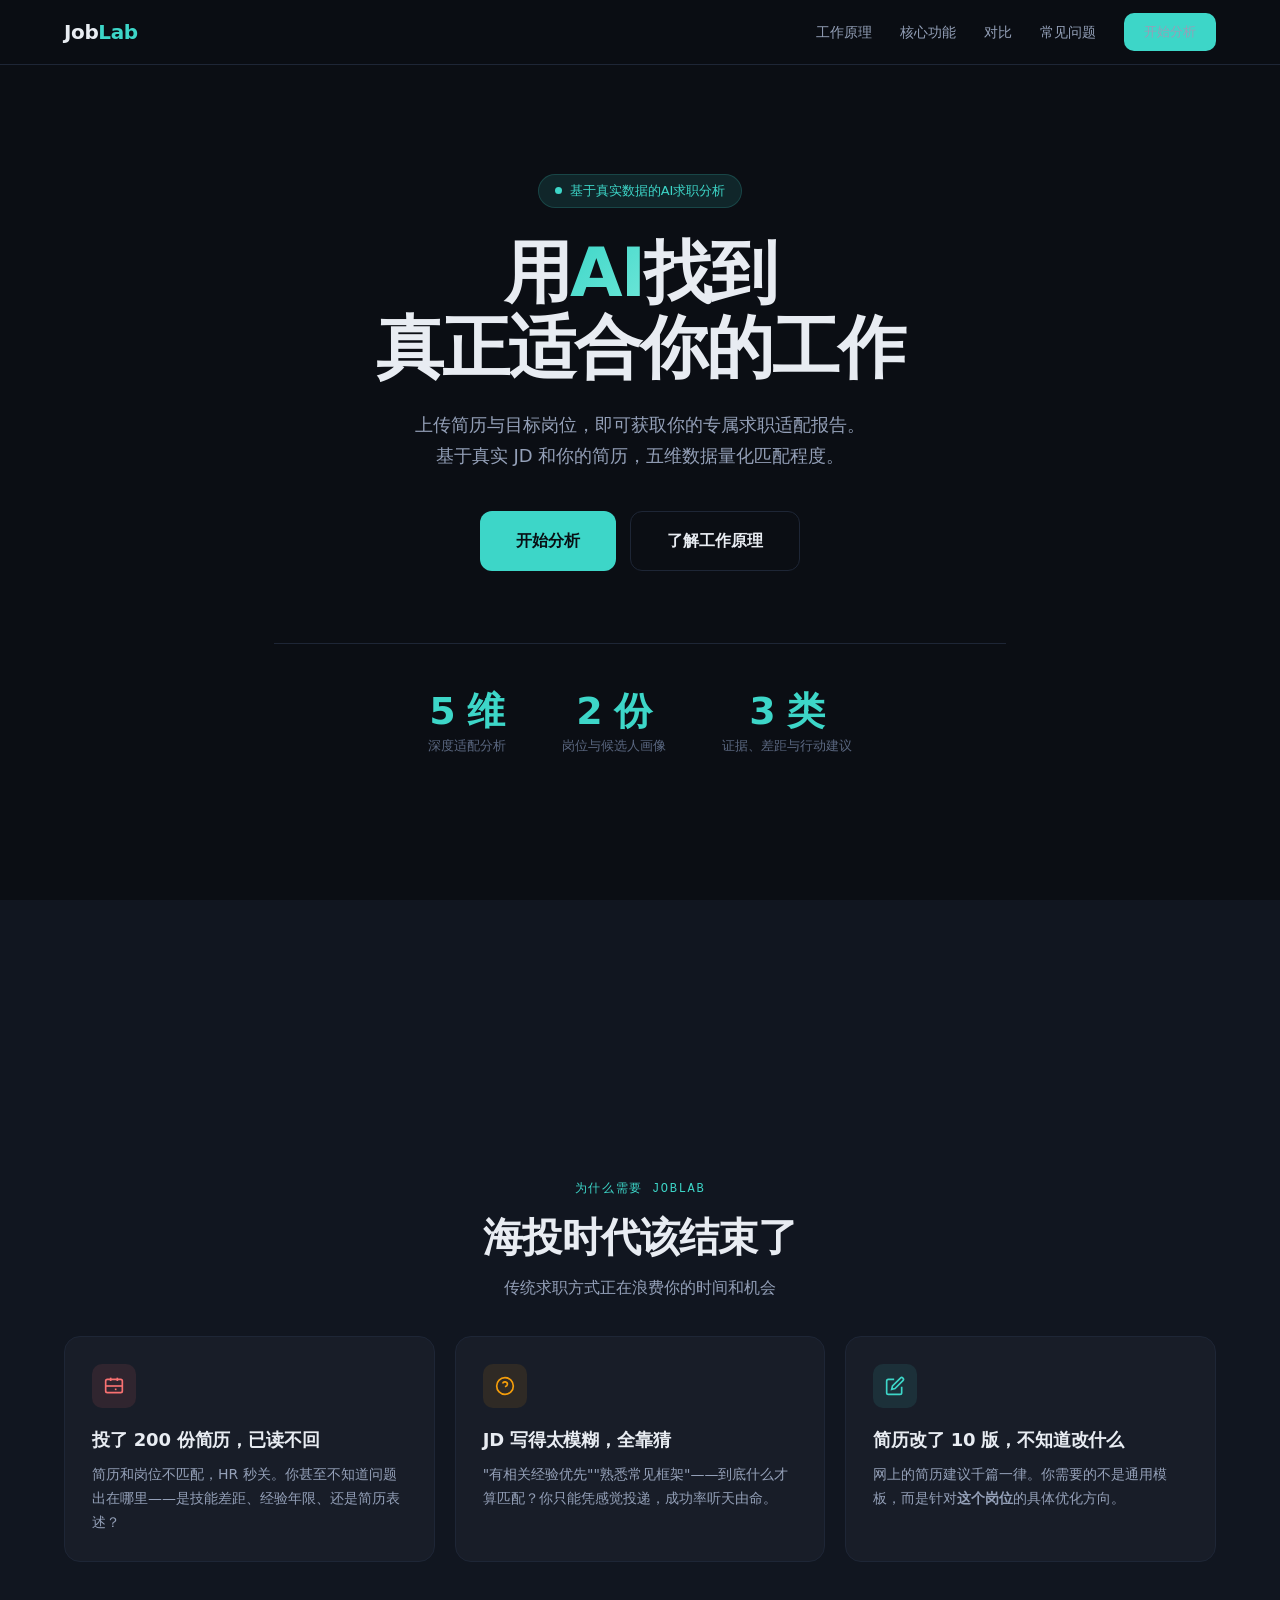
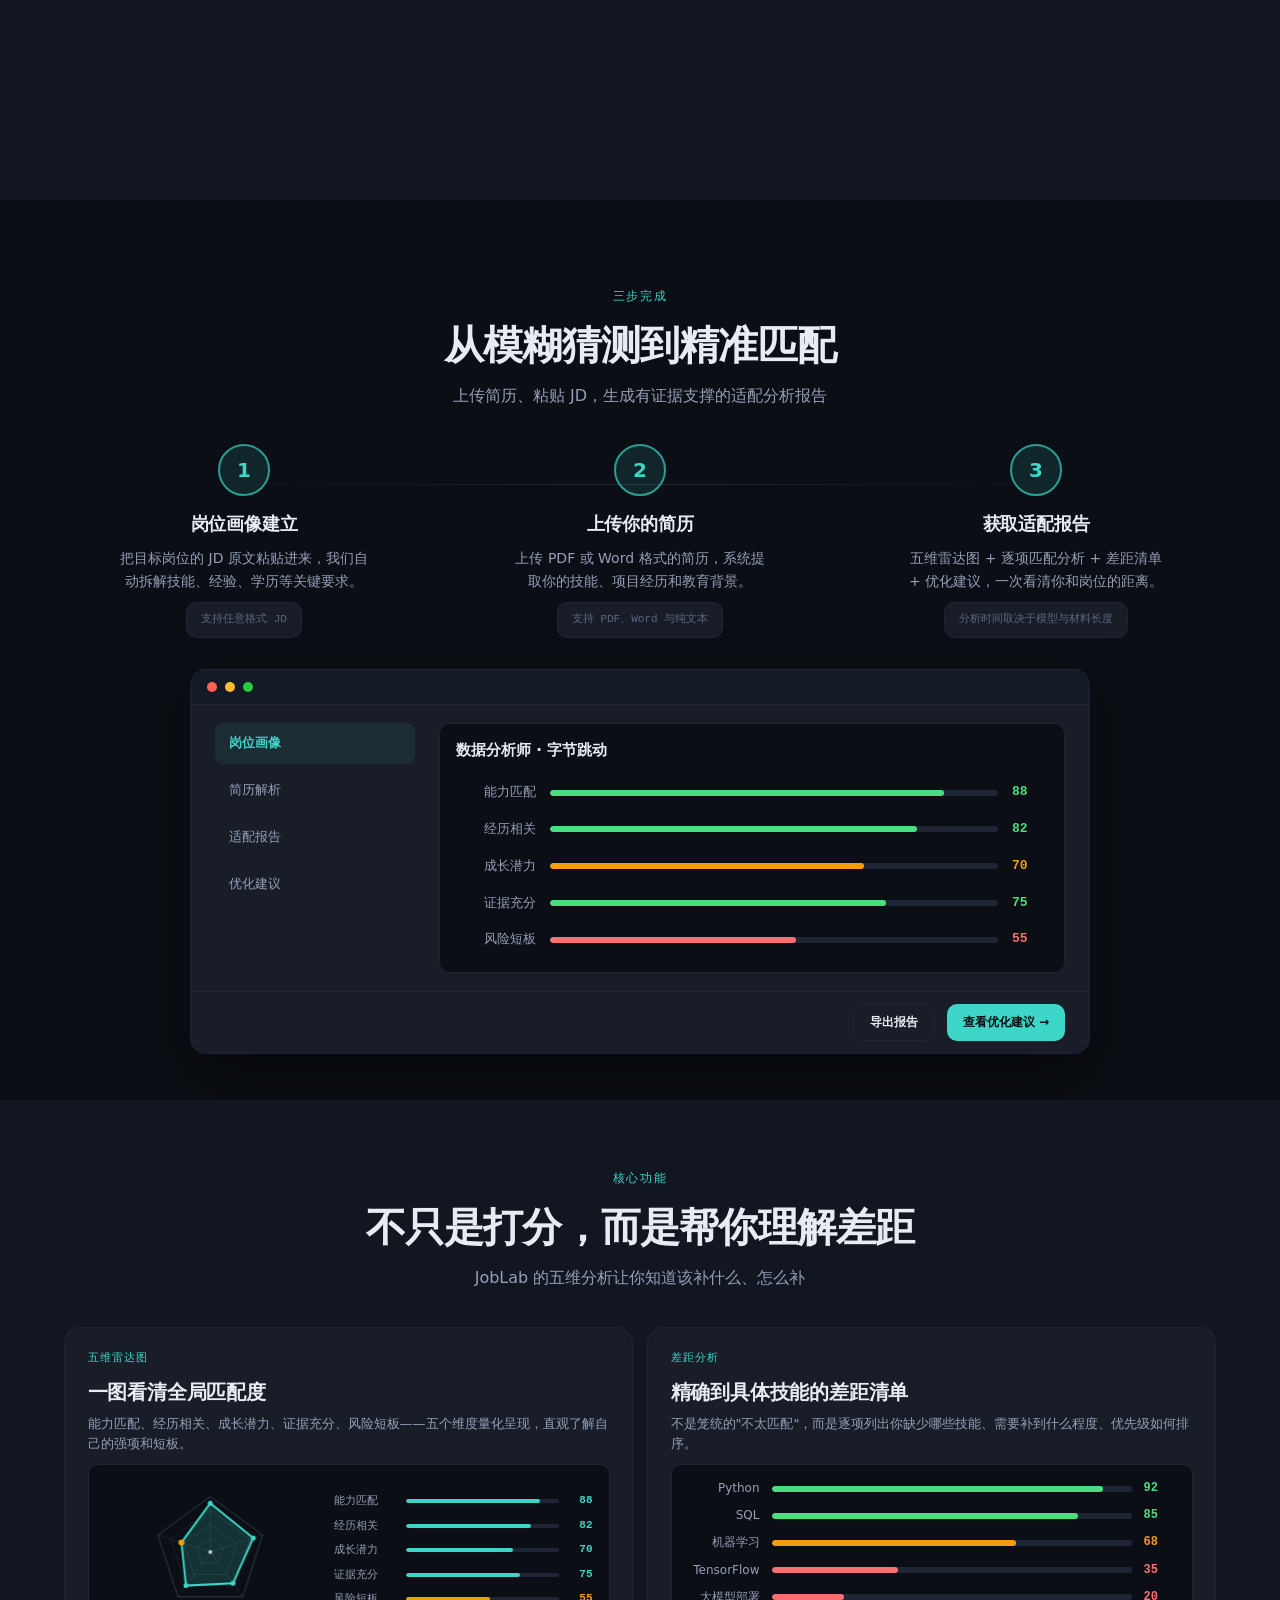
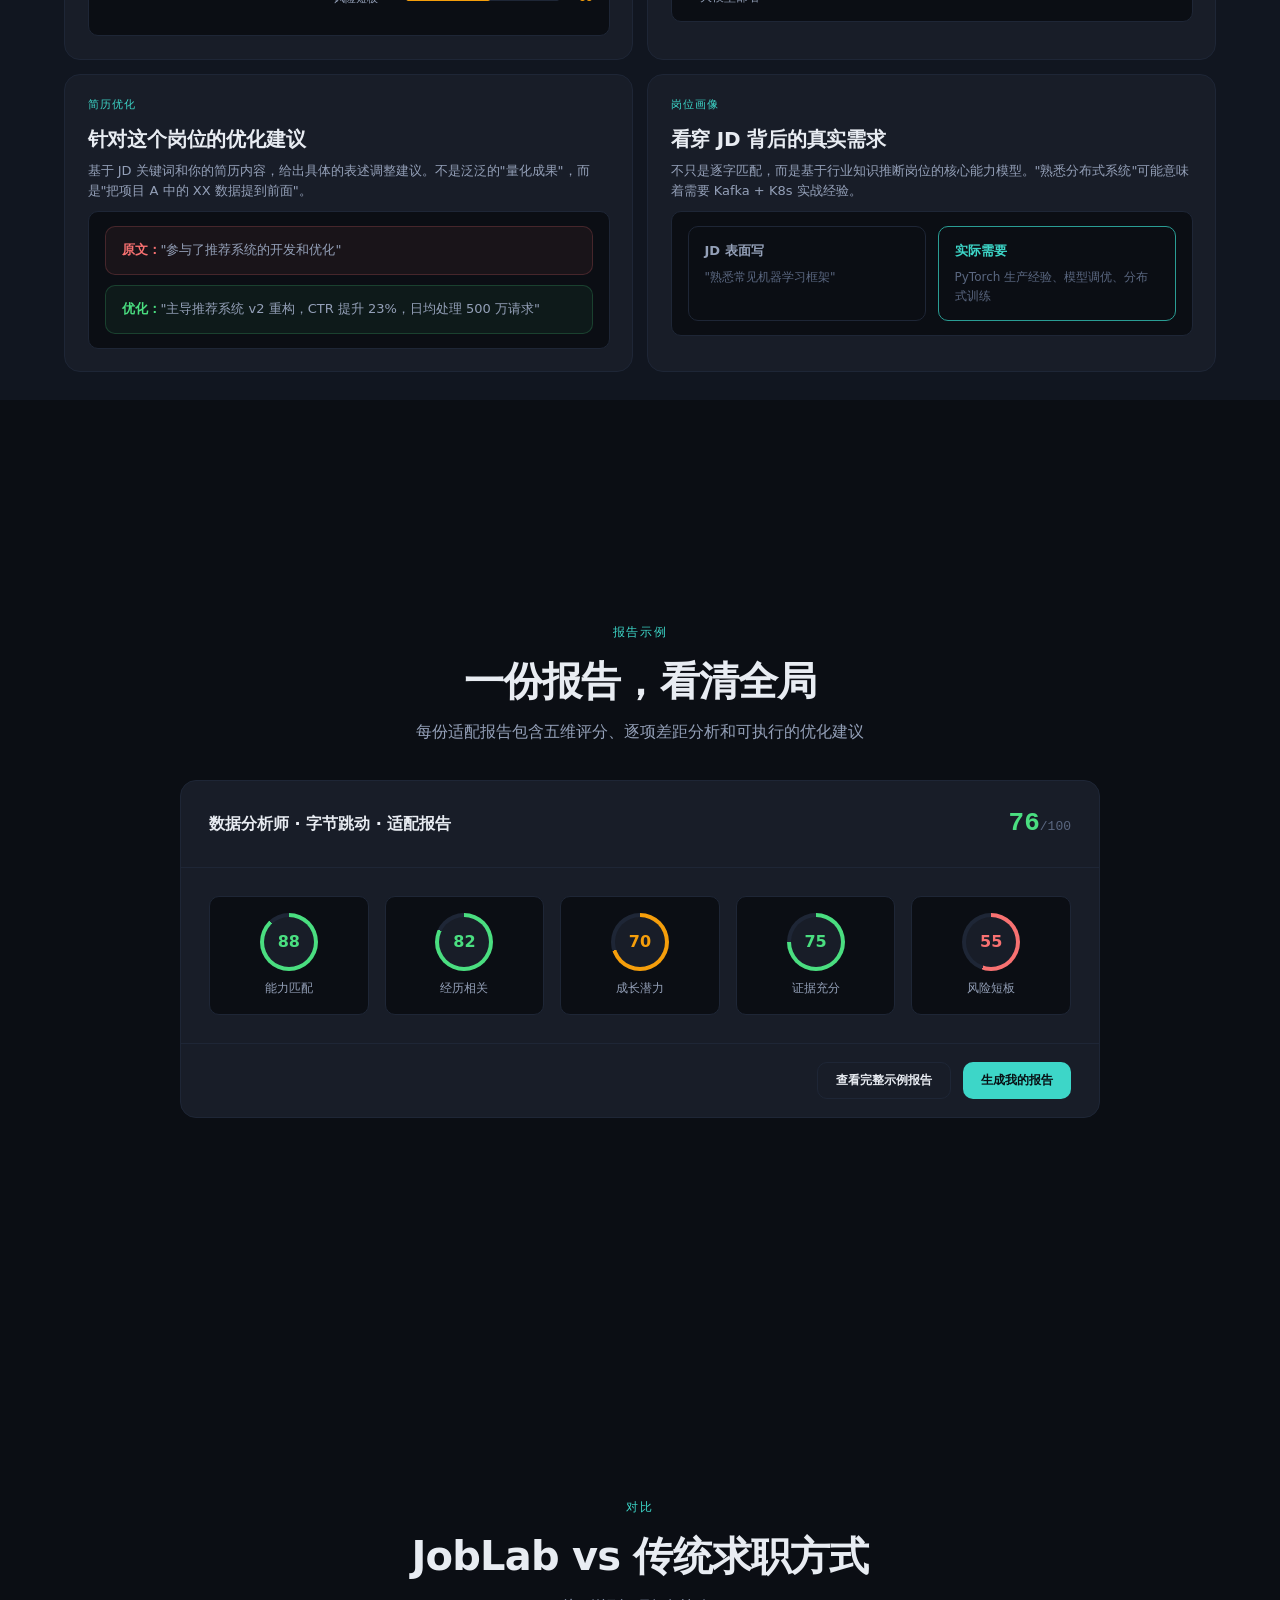
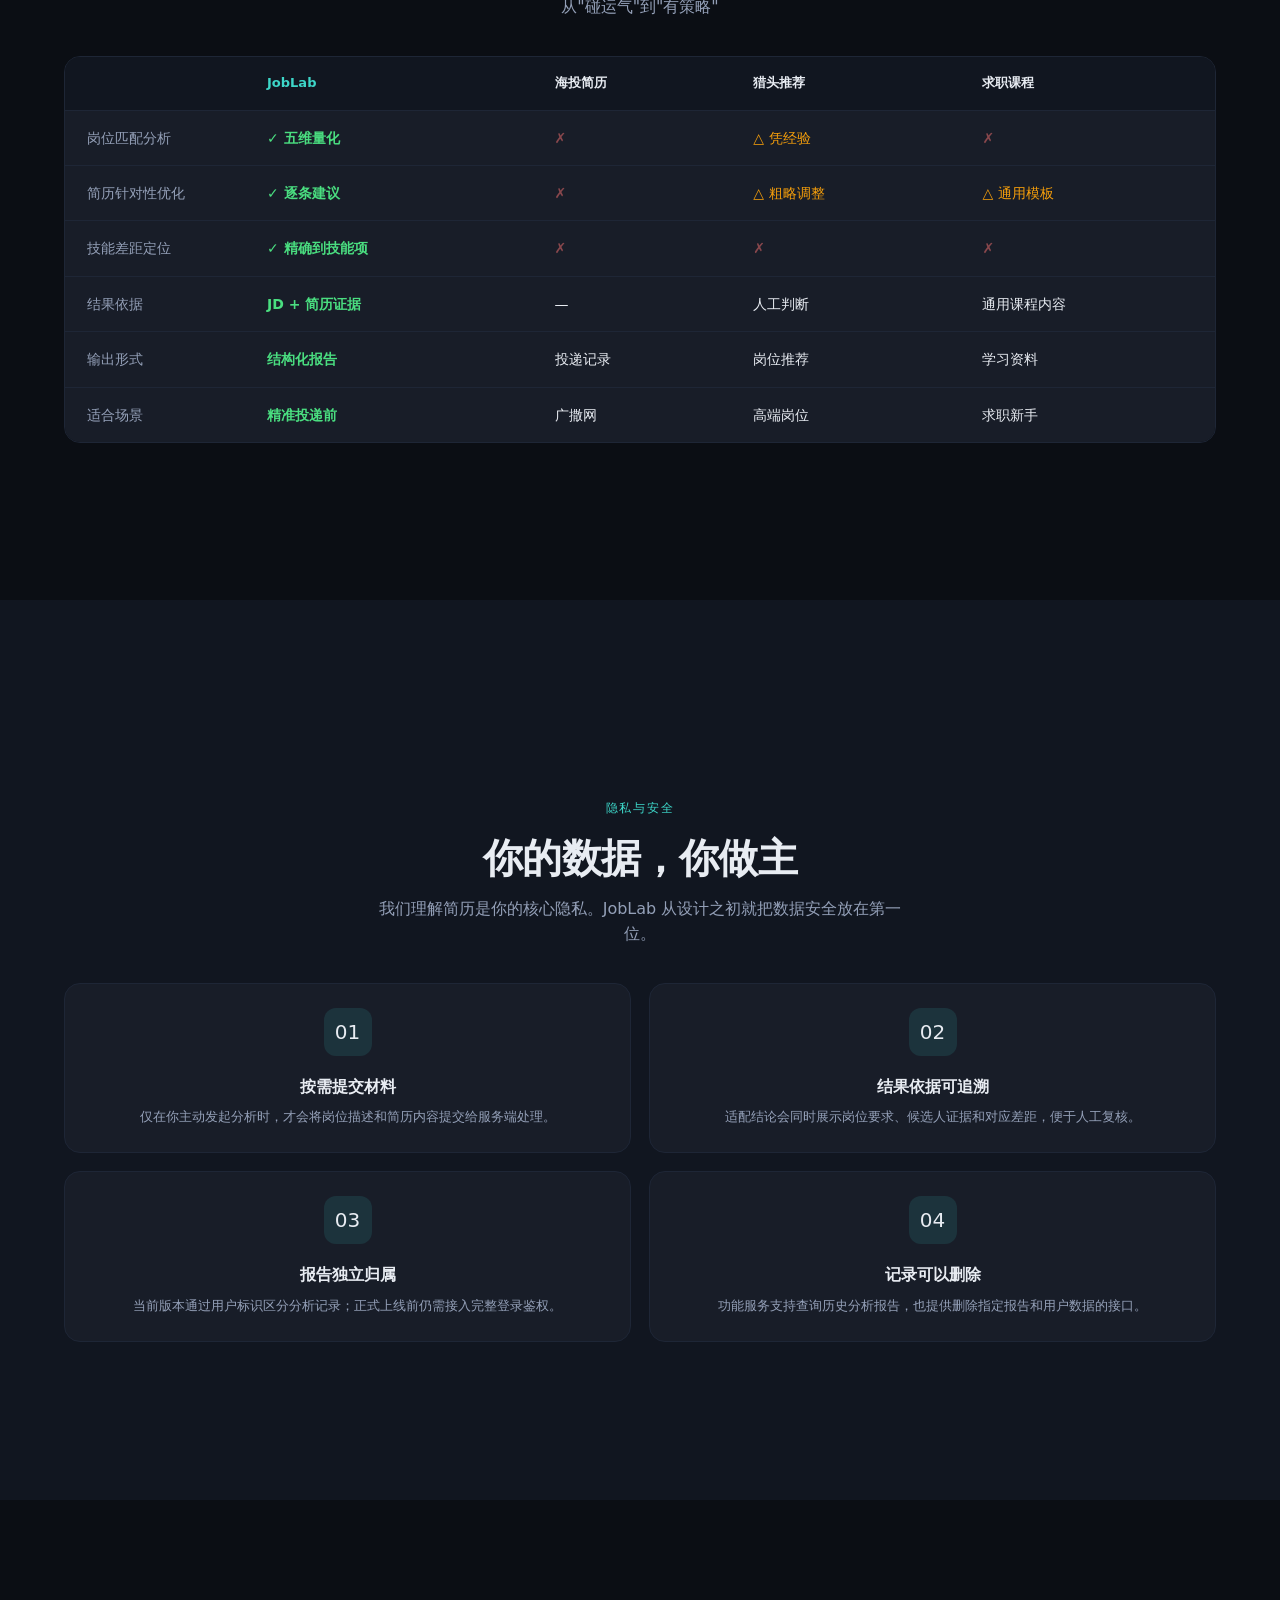
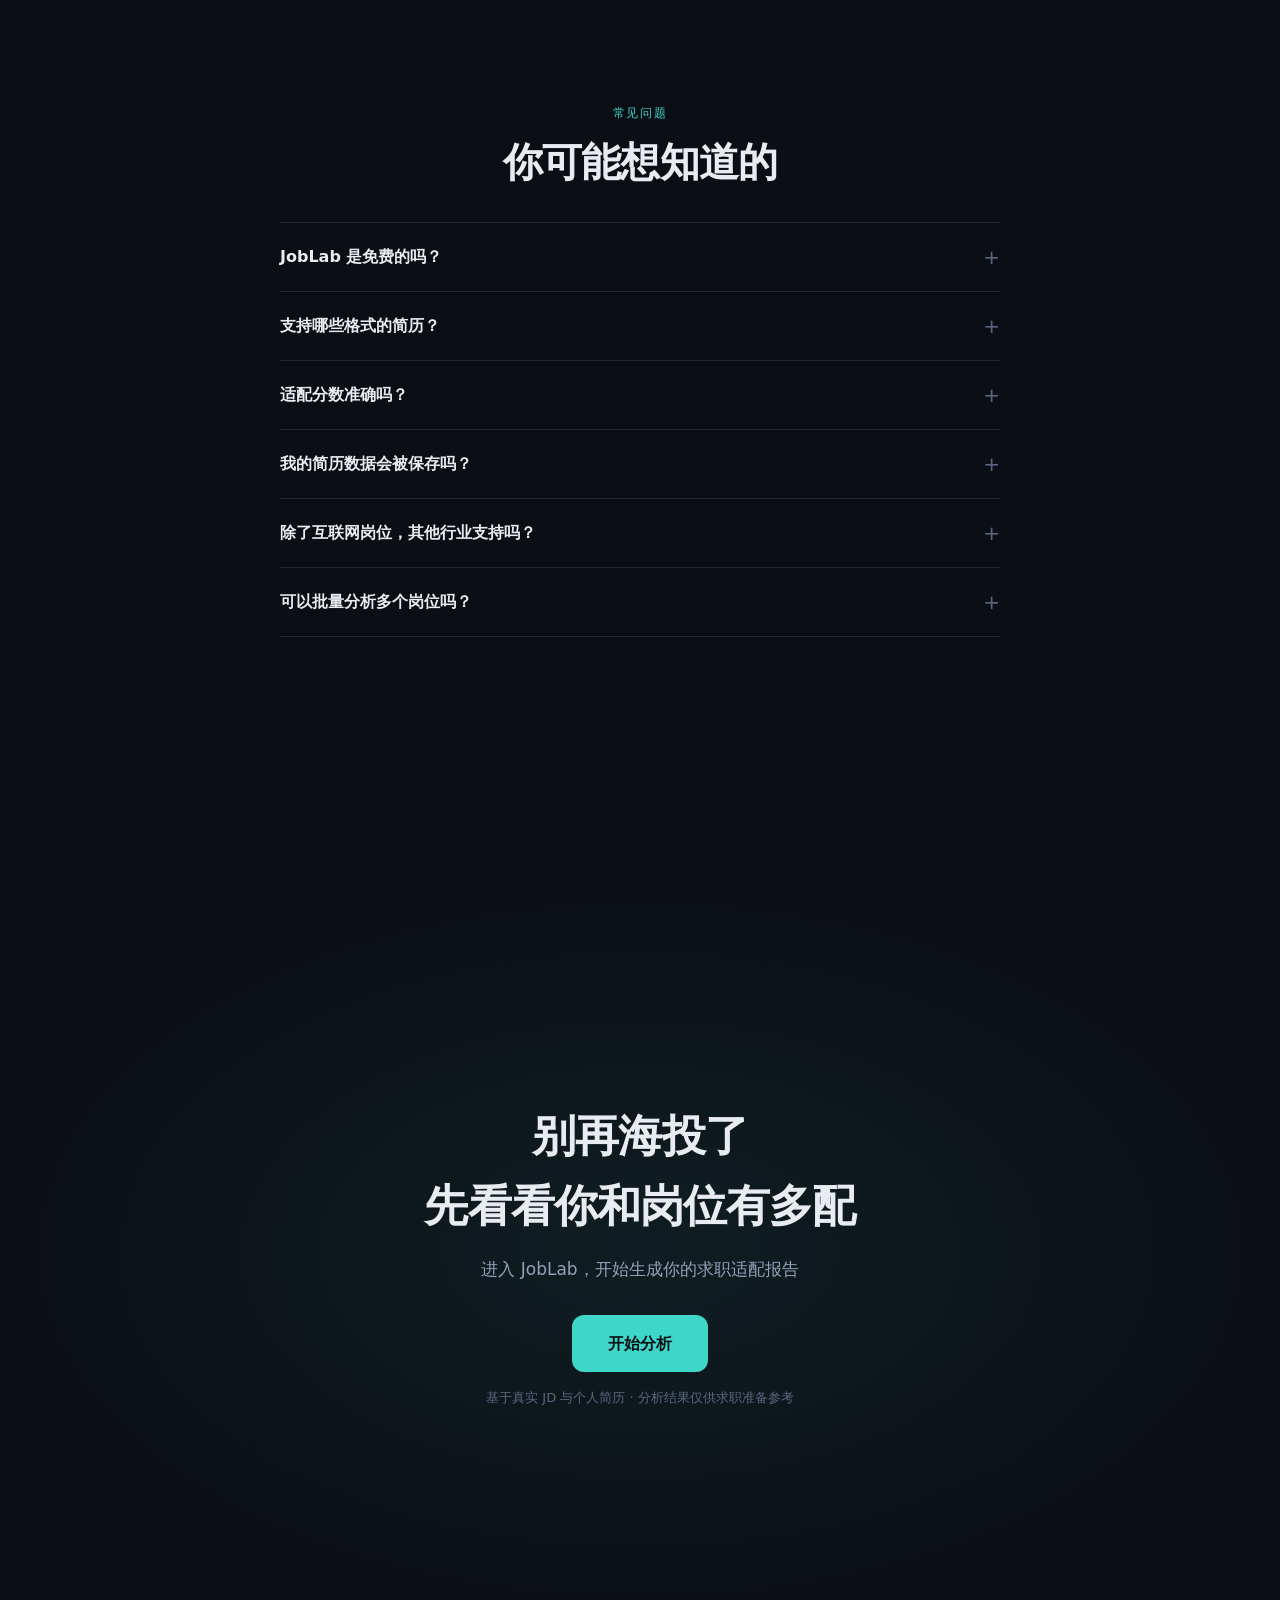
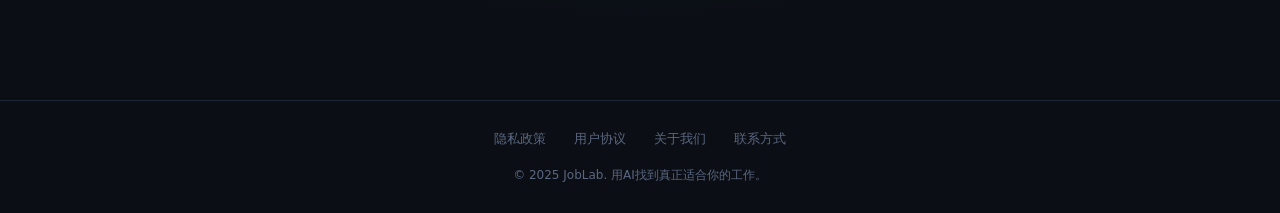
==== commit 22720428: "feat: ship interactive JobLab dashboard v0.41" ====
--- a/joblab-landing-page-v2.html
+++ b/joblab-landing-page-v2.html
@@ -28,7 +28,12 @@
     --font-mono: 'JetBrains Mono', 'SF Mono', ui-monospace, Menlo, monospace;
   }
   *, *::before, *::after { box-sizing: border-box; margin: 0; padding: 0; }
-  html { scroll-behavior: smooth; -webkit-font-smoothing: antialiased; }
+  html {
+    height: 100%;
+    scroll-behavior: smooth;
+    scroll-snap-type: y mandatory;
+    -webkit-font-smoothing: antialiased;
+  }
   body {
     font-family: var(--font-body);
     background: var(--bg);
@@ -52,13 +57,25 @@
   .reveal--scale.visible { transform: scale(1); }
 
   @media (prefers-reduced-motion: reduce) {
+    html { scroll-behavior: auto; }
     .reveal { opacity: 1; transform: none; transition: none; }
     * { animation-duration: 0.01ms !important; transition-duration: 0.01ms !important; }
   }
 
   /* ── Layout ── */
   .container { max-width: 1200px; margin: 0 auto; padding: 0 24px; }
-  section { padding: 100px 0; position: relative; }
+  section {
+    height: 100svh;
+    min-height: 100svh;
+    padding: 76px 0 34px;
+    position: relative;
+    overflow: hidden;
+    scroll-snap-align: start;
+    scroll-snap-stop: always;
+    display: flex;
+    align-items: center;
+  }
+  section > .container { width: 100%; }
 
   /* ── Nav ── */
   .nav {
@@ -172,14 +189,14 @@
     font-weight: 700; letter-spacing: -0.02em; line-height: 1.2; margin-bottom: 14px;
   }
   .section-desc { font-size: 16px; color: var(--fg-secondary); max-width: 540px; }
-  .section-header--center { text-align: center; margin-bottom: 64px; }
+  .section-header--center { text-align: center; margin-bottom: clamp(24px, 4vh, 42px); }
   .section-header--center .section-desc { margin: 0 auto; }
   .pain-grid {
     display: grid; grid-template-columns: repeat(auto-fit, minmax(290px, 1fr)); gap: 20px;
   }
   .pain-card {
     background: var(--surface); border: 1px solid var(--border);
-    border-radius: var(--radius-lg); padding: 32px;
+    border-radius: var(--radius-lg); padding: clamp(20px, 3vh, 28px);
     transition: border-color 0.25s, transform 0.25s, box-shadow 0.25s;
   }
   .pain-card:hover {
@@ -202,7 +219,7 @@
 
   /* ── How it works ── */
   .how__steps {
-    display: grid; grid-template-columns: repeat(3, 1fr); gap: 48px;
+    display: grid; grid-template-columns: repeat(3, 1fr); gap: 36px;
     position: relative;
   }
   .how__steps::before {
@@ -215,7 +232,7 @@
     background: var(--accent-glow); border: 2px solid var(--accent-dim);
     display: grid; place-items: center;
     font-family: var(--font-display); font-size: 20px; font-weight: 700;
-    color: var(--accent); margin: 0 auto 20px; position: relative; z-index: 1;
+    color: var(--accent); margin: 0 auto 14px; position: relative; z-index: 1;
   }
   .how-step h3 {
     font-family: var(--font-display); font-size: 18px; font-weight: 600;
@@ -223,14 +240,14 @@
   }
   .how-step p { font-size: 14px; color: var(--fg-secondary); max-width: 260px; margin: 0 auto; }
   .how-step__sub {
-    margin-top: 14px; padding: 10px 16px; border-radius: var(--radius);
+    margin-top: 10px; padding: 8px 14px; border-radius: var(--radius);
     background: var(--surface); border: 1px solid var(--border);
     font-family: var(--font-mono); font-size: 11px; color: var(--muted); display: inline-block;
   }
 
   /* ── Product UI mock ── */
   .product-preview {
-    margin-top: 72px; max-width: 960px; margin-left: auto; margin-right: auto;
+    margin-top: clamp(22px, 3.5vh, 38px); max-width: 900px; margin-left: auto; margin-right: auto;
   }
   .product-frame {
     background: var(--surface); border: 1px solid var(--border);
@@ -245,7 +262,7 @@
   .product-frame__dot--red { background: #ff5f57; }
   .product-frame__dot--yellow { background: #febc2e; }
   .product-frame__dot--green { background: #28c840; }
-  .product-frame__body { padding: 28px 32px; display: flex; gap: 32px; }
+  .product-frame__body { padding: 18px 24px; display: flex; gap: 24px; }
   .product-frame__sidebar {
     width: 200px; flex-shrink: 0; display: flex; flex-direction: column; gap: 6px;
   }
@@ -254,10 +271,10 @@
     cursor: default; transition: all 0.2s;
   }
   .product-frame__sidebar-item.active { background: rgba(61, 214, 200, 0.08); color: var(--accent); font-weight: 600; }
-  .product-frame__main { flex: 1; display: flex; flex-direction: column; gap: 20px; }
+  .product-frame__main { flex: 1; display: flex; flex-direction: column; gap: 12px; }
   .product-frame__card {
     background: var(--bg); border: 1px solid var(--border); border-radius: var(--radius);
-    padding: 20px;
+    padding: 14px 16px;
   }
   .product-frame__card-title { font-size: 15px; font-weight: 600; margin-bottom: 12px; }
   .product-frame__meter {
@@ -268,34 +285,75 @@
   .product-frame__meter-fill { height: 100%; border-radius: 3px; }
   .product-frame__meter-val { font-family: var(--font-mono); font-size: 13px; font-weight: 600; width: 36px; }
   .product-frame__footer {
-    padding: 16px 32px; border-top: 1px solid var(--border);
+    padding: 12px 24px; border-top: 1px solid var(--border);
     display: flex; justify-content: flex-end; gap: 12px;
   }
 
   /* ── Features ── */
   .features { background: var(--bg-elevated); }
-  .feature-grid { display: flex; flex-direction: column; gap: 20px; }
-  .feature-row { display: grid; grid-template-columns: 1fr 1fr; gap: 20px; }
+  .feature-grid { display: flex; flex-direction: column; gap: 14px; }
+  .feature-row { display: grid; grid-template-columns: 1fr 1fr; gap: 14px; }
   .feature-card {
     background: var(--surface); border: 1px solid var(--border);
-    border-radius: var(--radius-lg); padding: 34px;
+    border-radius: var(--radius-lg); padding: clamp(18px, 2.5vh, 24px);
     transition: border-color 0.25s, transform 0.25s;
   }
   .feature-card:hover { border-color: var(--accent-dim); }
   .feature-card__tag {
     font-family: var(--font-mono); font-size: 11px; font-weight: 500;
-    color: var(--accent); letter-spacing: 0.1em; text-transform: uppercase; margin-bottom: 14px;
+    color: var(--accent); letter-spacing: 0.1em; text-transform: uppercase; margin-bottom: 8px;
   }
   .feature-card h3 {
     font-family: var(--font-display); font-size: 20px; font-weight: 600;
-    margin-bottom: 10px; letter-spacing: -0.01em;
-  }
-  .feature-card > p { font-size: 14px; color: var(--fg-secondary); line-height: 1.7; margin-bottom: 18px; }
+    margin-bottom: 6px; letter-spacing: -0.01em;
+  }
+  .feature-card > p { font-size: 13px; color: var(--fg-secondary); line-height: 1.55; margin-bottom: 10px; }
   .feature-card__visual {
     background: var(--bg); border: 1px solid var(--border);
-    border-radius: var(--radius); padding: 22px;
-  }
-  .score-bars { display: flex; flex-direction: column; gap: 12px; }
+    border-radius: var(--radius); padding: 14px 16px;
+  }
+  .radar-visual {
+    min-height: 142px;
+    display: grid;
+    grid-template-columns: minmax(150px, 0.9fr) minmax(180px, 1.1fr);
+    gap: 18px;
+    align-items: center;
+  }
+  .radar-visual__chart {
+    width: 100%;
+    height: 142px;
+    display: block;
+  }
+  .radar-visual__metrics { display: grid; gap: 7px; }
+  .radar-metric {
+    display: grid;
+    grid-template-columns: 64px 1fr 26px;
+    gap: 8px;
+    align-items: center;
+  }
+  .radar-metric__label { font-size: 11px; color: var(--fg-secondary); white-space: nowrap; }
+  .radar-metric__track {
+    height: 4px;
+    background: var(--border);
+    border-radius: 999px;
+    overflow: hidden;
+  }
+  .radar-metric__fill {
+    display: block;
+    height: 100%;
+    border-radius: inherit;
+    background: var(--accent);
+  }
+  .radar-metric__value {
+    font-family: var(--font-mono);
+    font-size: 11px;
+    font-weight: 700;
+    color: var(--accent);
+    text-align: right;
+  }
+  .radar-metric--risk .radar-metric__fill { background: var(--warning); }
+  .radar-metric--risk .radar-metric__value { color: var(--warning); }
+  .score-bars { display: flex; flex-direction: column; gap: 8px; }
   .score-bar { display: flex; align-items: center; gap: 12px; }
   .score-bar__label { font-size: 12px; color: var(--fg-secondary); min-width: 72px; text-align: right; }
   .score-bar__track { flex: 1; height: 6px; background: var(--border); border-radius: 3px; overflow: hidden; }
@@ -325,11 +383,11 @@
   .report-mockup__body { padding: 28px; }
   .report-dimensions { display: grid; grid-template-columns: repeat(5, 1fr); gap: 16px; }
   .report-dim {
-    text-align: center; padding: 20px 10px; background: var(--bg);
+    text-align: center; padding: 16px 10px; background: var(--bg);
     border-radius: var(--radius); border: 1px solid var(--border);
   }
   .report-dim__ring {
-    width: 68px; height: 68px; margin: 0 auto 10px;
+    width: 58px; height: 58px; margin: 0 auto 8px;
     border-radius: 50%; display: grid; place-items: center;
     font-family: var(--font-display); font-size: 18px; font-weight: 700;
   }
@@ -354,9 +412,9 @@
 
   /* ── Trust ── */
   .trust { background: var(--bg-elevated); }
-  .trust-grid { display: grid; grid-template-columns: repeat(auto-fit, minmax(230px, 1fr)); gap: 20px; margin-top: 52px; }
+  .trust-grid { display: grid; grid-template-columns: repeat(2, minmax(0, 1fr)); gap: 18px; margin-top: 34px; }
   .trust-card {
-    text-align: center; padding: 30px 22px;
+    text-align: center; padding: 24px 20px;
     background: var(--surface); border: 1px solid var(--border); border-radius: var(--radius-lg);
   }
   .trust-card__icon {
@@ -368,7 +426,7 @@
 
   /* ── FAQ ── */
   .faq-list { max-width: 720px; margin: 0 auto; }
-  .faq-item { border-bottom: 1px solid var(--border); padding: 26px 0; }
+  .faq-item { border-bottom: 1px solid var(--border); padding: clamp(13px, 2vh, 20px) 0; }
   .faq-item:first-child { border-top: 1px solid var(--border); }
   .faq-item summary {
     font-family: var(--font-display); font-size: 16px; font-weight: 600;
@@ -403,15 +461,64 @@
   .cta__invite input::placeholder { color: var(--muted); font-family: var(--font-mono); font-size: 13px; letter-spacing: 0.05em; }
 
   /* ── Footer ── */
-  .footer { padding: 44px 0; border-top: 1px solid var(--border); text-align: center; }
+  .footer {
+    padding: 28px 0;
+    border-top: 1px solid var(--border);
+    text-align: center;
+    scroll-snap-align: end;
+  }
   .footer__links { display: flex; gap: 28px; justify-content: center; margin-bottom: 16px; flex-wrap: wrap; }
   .footer__links a { color: var(--muted); font-size: 13px; text-decoration: none; transition: color 0.2s; }
   .footer__links a:hover { color: var(--fg); }
   .footer__copy { font-size: 12px; color: var(--muted); }
 
   /* ── Responsive ── */
+  @media (min-width: 769px) and (max-height: 820px) {
+    section { padding-top: 68px; padding-bottom: 16px; }
+    .section-label { margin-bottom: 6px; }
+    .section-title { font-size: 28px; margin-bottom: 6px; }
+    .section-desc { font-size: 14px; }
+    .section-header--center { margin-bottom: 18px; }
+    .hero__stats { margin-top: 34px; padding-top: 24px; }
+    .how__steps { gap: 24px; }
+    .how-step__number { width: 44px; height: 44px; font-size: 17px; margin-bottom: 8px; }
+    .how-step h3 { font-size: 16px; margin-bottom: 4px; }
+    .how-step p { font-size: 12px; }
+    .how-step__sub { margin-top: 6px; padding: 5px 10px; }
+    .product-preview { margin-top: 16px; max-width: 820px; }
+    .product-frame__toolbar { padding: 8px 12px; }
+    .product-frame__body { padding: 10px 16px; gap: 16px; }
+    .product-frame__sidebar-item { padding: 6px 10px; font-size: 12px; }
+    .product-frame__main { gap: 8px; }
+    .product-frame__card { padding: 9px 12px; }
+    .product-frame__card-title { margin-bottom: 5px; }
+    .product-frame__meter { padding: 4px 0; }
+    .product-frame__footer { padding: 8px 16px; }
+    .feature-grid, .feature-row { gap: 10px; }
+    .feature-card { padding: 14px 18px; }
+    .feature-card__tag { margin-bottom: 4px; }
+    .feature-card h3 { font-size: 17px; margin-bottom: 3px; }
+    .feature-card > p { font-size: 12px; line-height: 1.4; margin-bottom: 7px; }
+    .feature-card__visual { padding: 9px 12px; }
+    .radar-visual { min-height: 100px; gap: 12px; }
+    .radar-visual__chart { height: 100px; }
+    .radar-visual__metrics { gap: 4px; }
+    .radar-metric { grid-template-columns: 58px 1fr 24px; gap: 6px; }
+    .radar-metric__label, .radar-metric__value { font-size: 10px; }
+    .score-bars { gap: 5px; }
+    .compare-mini__item { padding: 8px 12px; }
+    .faq-item { padding: 11px 0; }
+    .faq-item summary { font-size: 14px; }
+  }
+
   @media (max-width: 768px) {
-    section { padding: 64px 0; }
+    html { scroll-snap-type: y proximity; }
+    section {
+      height: auto;
+      min-height: 100svh;
+      padding: 78px 0 54px;
+      overflow: visible;
+    }
     .nav__links { display: none; }
     .nav__hamburger { display: flex; }
     .hero__stats { flex-direction: column; gap: 28px; }
@@ -426,11 +533,13 @@
     .comp-table th, .comp-table td { padding: 12px 14px; font-size: 13px; }
     .cta__invite { flex-direction: column; }
     .compare-mini { grid-template-columns: 1fr; }
+    .trust-grid { grid-template-columns: 1fr; }
     .hero h1 { font-size: clamp(30px, 8vw, 44px); }
+    .radar-visual { grid-template-columns: 1fr; }
+    .radar-visual__chart { height: 150px; }
   }
   @media (max-width: 480px) {
     .pain-grid { grid-template-columns: 1fr; }
-    .trust-grid { grid-template-columns: 1fr 1fr; }
   }
 </style>
 </head>
@@ -618,23 +727,16 @@
           <h3>一图看清全局匹配度</h3>
           <p>能力匹配、经历相关、成长潜力、证据充分、风险短板——五个维度量化呈现，直观了解自己的强项和短板。</p>
           <div class="feature-card__visual">
-            <svg viewBox="0 0 280 280" style="width:100%;max-width:320px;margin:0 auto;display:block;" xmlns="http://www.w3.org/2000/svg">
-              <polygon points="140,35 258,108 218,242 62,242 22,108" stroke="var(--border)" stroke-width="1" fill="none"/>
-              <polygon points="140,62 236,120 204,226 76,226 44,120" stroke="var(--border)" stroke-width="1" fill="none"/>
-              <polygon points="140,89 214,132 190,210 90,210 66,132" stroke="var(--border)" stroke-width="1" fill="none"/>
-              <polygon points="140,116 192,144 176,194 104,194 88,144" stroke="var(--border)" stroke-width="1" fill="none"/>
-              <line x1="140" y1="35" x2="140" y2="140" stroke="var(--border)" stroke-width="0.5"/>
-              <line x1="258" y1="108" x2="140" y2="140" stroke="var(--border)" stroke-width="0.5"/>
-              <line x1="218" y1="242" x2="140" y2="140" stroke="var(--border)" stroke-width="0.5"/>
-              <line x1="62" y1="242" x2="140" y2="140" stroke="var(--border)" stroke-width="0.5"/>
-              <line x1="22" y1="108" x2="140" y2="140" stroke="var(--border)" stroke-width="0.5"/>
-              <polygon points="140,52 249,115 212,234 76,220 42,113" fill="rgba(61,214,200,0.1)" stroke="var(--accent)" stroke-width="1.8"/>
-              <circle cx="140" cy="52" r="3.5" fill="var(--accent)"/>
-              <circle cx="249" cy="115" r="3.5" fill="var(--accent)"/>
-              <circle cx="212" cy="234" r="3.5" fill="var(--accent)"/>
-              <circle cx="76" cy="220" r="3.5" fill="var(--accent)"/>
-              <circle cx="42" cy="113" r="3.5" fill="var(--accent)"/>
-            </svg>
+            <div class="radar-visual">
+              <canvas class="radar-visual__chart" id="fit-radar-chart" aria-label="五维求职适配雷达图"></canvas>
+              <div class="radar-visual__metrics" aria-label="五维适配分数">
+                <div class="radar-metric"><span class="radar-metric__label">能力匹配</span><span class="radar-metric__track"><span class="radar-metric__fill" style="width:88%"></span></span><span class="radar-metric__value">88</span></div>
+                <div class="radar-metric"><span class="radar-metric__label">经历相关</span><span class="radar-metric__track"><span class="radar-metric__fill" style="width:82%"></span></span><span class="radar-metric__value">82</span></div>
+                <div class="radar-metric"><span class="radar-metric__label">成长潜力</span><span class="radar-metric__track"><span class="radar-metric__fill" style="width:70%"></span></span><span class="radar-metric__value">70</span></div>
+                <div class="radar-metric"><span class="radar-metric__label">证据充分</span><span class="radar-metric__track"><span class="radar-metric__fill" style="width:75%"></span></span><span class="radar-metric__value">75</span></div>
+                <div class="radar-metric radar-metric--risk"><span class="radar-metric__label">风险短板</span><span class="radar-metric__track"><span class="radar-metric__fill" style="width:55%"></span></span><span class="radar-metric__value">55</span></div>
+              </div>
+            </div>
           </div>
         </div>
         <div class="feature-card reveal reveal--right">
@@ -942,6 +1044,160 @@
   });
 })();
 
+/* ── Five-dimension fit radar ── */
+(function(){
+  var canvas = document.getElementById('fit-radar-chart');
+  if (!canvas) return;
+  var values = [88, 82, 70, 75, 55];
+
+  function point(cx, cy, radius, index, value) {
+    var angle = -Math.PI / 2 + index * Math.PI * 2 / values.length;
+    return {
+      x: cx + Math.cos(angle) * radius * value,
+      y: cy + Math.sin(angle) * radius * value
+    };
+  }
+
+  function polygon(ctx, points) {
+    ctx.beginPath();
+    points.forEach(function(p, index) {
+      if (index === 0) ctx.moveTo(p.x, p.y);
+      else ctx.lineTo(p.x, p.y);
+    });
+    ctx.closePath();
+  }
+
+  function draw() {
+    var rect = canvas.getBoundingClientRect();
+    if (!rect.width || !rect.height) return;
+    var ratio = window.devicePixelRatio || 1;
+    canvas.width = Math.round(rect.width * ratio);
+    canvas.height = Math.round(rect.height * ratio);
+    var ctx = canvas.getContext('2d');
+    ctx.scale(ratio, ratio);
+    ctx.clearRect(0, 0, rect.width, rect.height);
+
+    var cx = rect.width / 2;
+    var cy = rect.height / 2 + 2;
+    var radius = Math.min(rect.width, rect.height) * 0.39;
+
+    for (var level = 1; level <= 4; level++) {
+      var grid = values.map(function(_, index) {
+        return point(cx, cy, radius, index, level / 4);
+      });
+      polygon(ctx, grid);
+      ctx.strokeStyle = level === 4 ? 'rgba(94, 112, 141, 0.45)' : 'rgba(94, 112, 141, 0.22)';
+      ctx.lineWidth = 1;
+      ctx.stroke();
+    }
+
+    values.forEach(function(_, index) {
+      var edge = point(cx, cy, radius, index, 1);
+      ctx.beginPath();
+      ctx.moveTo(cx, cy);
+      ctx.lineTo(edge.x, edge.y);
+      ctx.strokeStyle = 'rgba(94, 112, 141, 0.22)';
+      ctx.lineWidth = 1;
+      ctx.stroke();
+    });
+
+    var result = values.map(function(value, index) {
+      return point(cx, cy, radius, index, value / 100);
+    });
+    polygon(ctx, result);
+    ctx.fillStyle = 'rgba(61, 214, 200, 0.18)';
+    ctx.fill();
+    ctx.strokeStyle = '#3dd6c8';
+    ctx.lineWidth = 2;
+    ctx.stroke();
+
+    result.forEach(function(p, index) {
+      ctx.beginPath();
+      ctx.arc(p.x, p.y, index === 4 ? 3 : 2.5, 0, Math.PI * 2);
+      ctx.fillStyle = index === 4 ? '#f59e0b' : '#3dd6c8';
+      ctx.fill();
+    });
+
+    ctx.beginPath();
+    ctx.arc(cx, cy, 2, 0, Math.PI * 2);
+    ctx.fillStyle = 'rgba(232, 236, 242, 0.8)';
+    ctx.fill();
+  }
+
+  draw();
+  window.addEventListener('resize', draw);
+})();
+
+/* ── Section-by-section paging ── */
+(function(){
+  var pages = Array.prototype.slice.call(document.querySelectorAll('body > section'));
+  if (!pages.length) return;
+
+  var locked = false;
+  var reduceMotion = window.matchMedia('(prefers-reduced-motion: reduce)').matches;
+  var desktopPaging = window.matchMedia('(min-width: 769px)');
+
+  function goToPage(index) {
+    if (index < 0 || index >= pages.length || locked) return;
+    locked = true;
+    pages[index].scrollIntoView({
+      behavior: reduceMotion ? 'auto' : 'smooth',
+      block: 'start'
+    });
+    window.setTimeout(function() {
+      locked = false;
+    }, reduceMotion ? 80 : 620);
+  }
+
+  function activePageIndex() {
+    var center = window.scrollY + window.innerHeight / 2;
+    var bestIndex = 0;
+    var bestDistance = Infinity;
+    pages.forEach(function(page, index) {
+      var pageCenter = page.offsetTop + page.offsetHeight / 2;
+      var distance = Math.abs(pageCenter - center);
+      if (distance < bestDistance) {
+        bestDistance = distance;
+        bestIndex = index;
+      }
+    });
+    return bestIndex;
+  }
+
+  window.addEventListener('wheel', function(event) {
+    if (!desktopPaging.matches || locked || event.ctrlKey || Math.abs(event.deltaY) < 12) return;
+    var direction = event.deltaY > 0 ? 1 : -1;
+    var currentIndex = activePageIndex();
+    var nextIndex = currentIndex + direction;
+    if (nextIndex < 0 || nextIndex >= pages.length) return;
+    event.preventDefault();
+    goToPage(nextIndex);
+  }, { passive: false });
+
+  window.addEventListener('keydown', function(event) {
+    if (!desktopPaging.matches || locked) return;
+    var direction = 0;
+    if (event.key === 'ArrowDown' || event.key === 'PageDown') direction = 1;
+    if (event.key === 'ArrowUp' || event.key === 'PageUp') direction = -1;
+    if (!direction) return;
+    event.preventDefault();
+    goToPage(activePageIndex() + direction);
+  });
+
+  document.querySelectorAll('a[href^="#"]').forEach(function(link) {
+    link.addEventListener('click', function(event) {
+      var hash = link.getAttribute('href');
+      if (!hash || hash === '#') return;
+      var target = document.querySelector(hash);
+      var index = pages.indexOf(target);
+      if (index < 0) return;
+      event.preventDefault();
+      history.replaceState(null, '', hash);
+      goToPage(index);
+    });
+  });
+})();
+
 /* ── Nav scroll background ── */
 (function(){
   var nav = document.querySelector('.nav');
